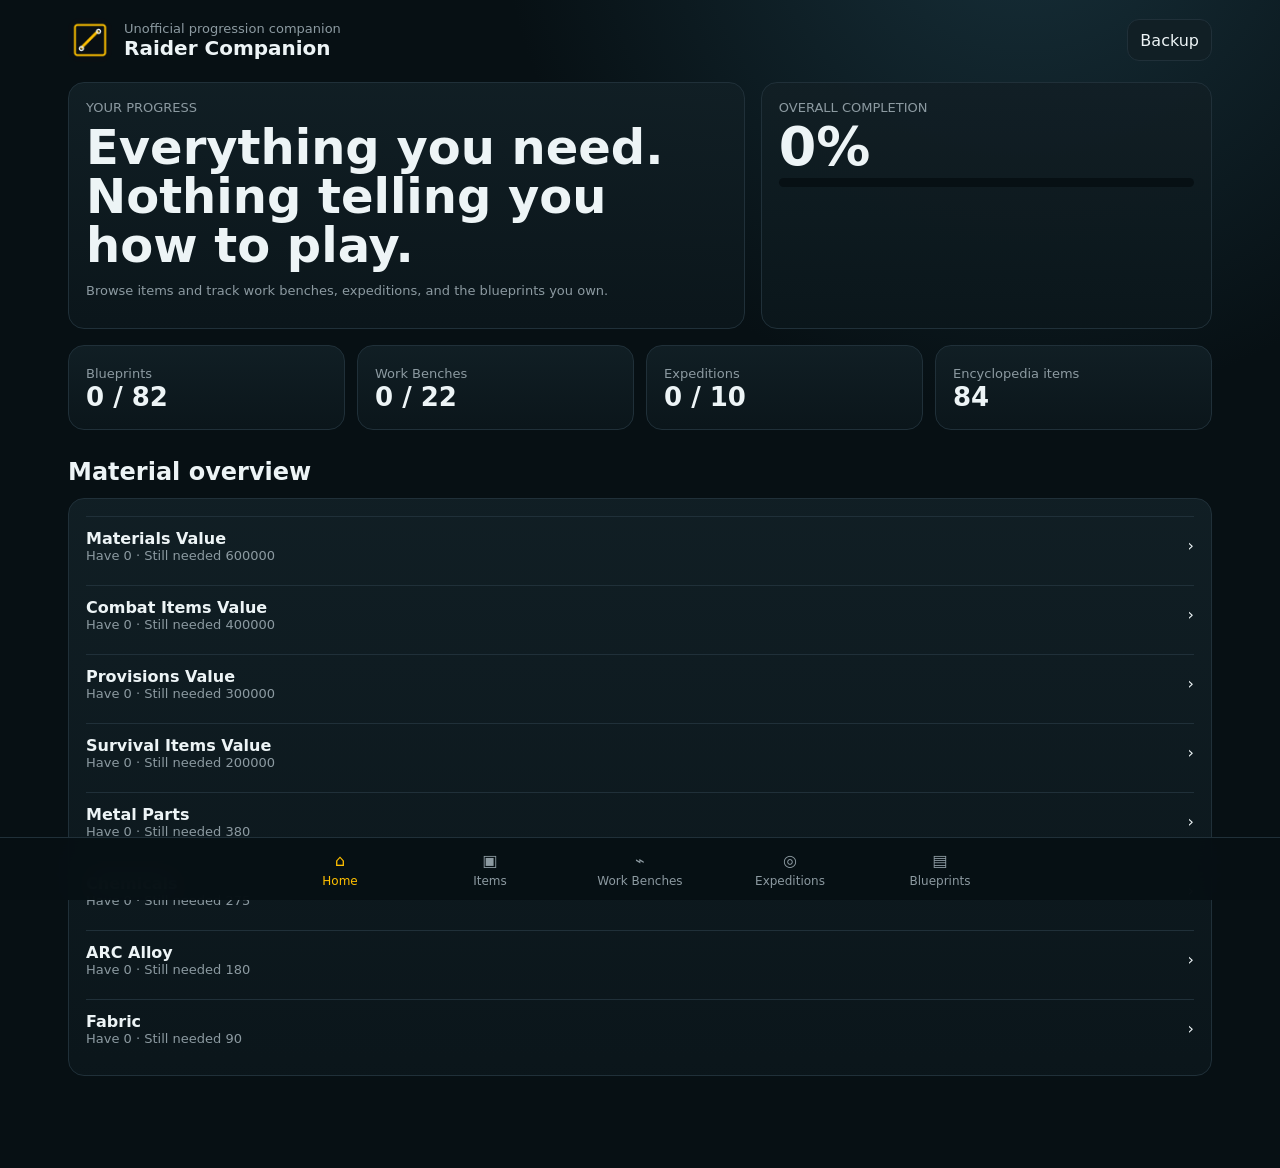
==== index.html @ 5e0973d2 "Add files via upload" ====
<!doctype html><html lang="en"><head><meta charset="utf-8"><meta name="viewport" content="width=device-width,initial-scale=1,viewport-fit=cover"><meta name="theme-color" content="#071014"><meta name="apple-mobile-web-app-capable" content="yes"><title>Raider Companion</title><link rel="manifest" href="manifest.webmanifest"><link rel="stylesheet" href="assets/css/app.css"></head><body><main class="app"><header class="topbar"><div class="brand"><img src="assets/icons/icon-192.png" alt=""><div><div class="eyebrow">Unofficial progression companion</div><h1>Raider Companion</h1></div></div><button class="iconbtn" id="backupBtn">Backup</button></header>
<section id="home" class="view active"><div class="hero"><div class="card"><div class="eyebrow">YOUR PROGRESS</div><h2>Everything you need.<br>Nothing telling you how to play.</h2><p class="muted">Browse items and track work benches, expeditions, and the blueprints you own.</p></div><div class="card"><div class="eyebrow">OVERALL COMPLETION</div><div style="font-size:54px;font-weight:900" id="overall">0%</div><div class="progress"><span id="overallBar"></span></div></div></div><div class="stats"><div class="card stat"><span class="eyebrow">Blueprints</span><b id="bpStat">0 / 0</b></div><div class="card stat"><span class="eyebrow">Work Benches</span><b id="upStat">0 / 0</b></div><div class="card stat"><span class="eyebrow">Expeditions</span><b id="exStat">0 / 0</b></div><div class="card stat"><span class="eyebrow">Encyclopedia items</span><b id="invStat">Loading…</b></div></div><div class="sectionhead"><h2>Material overview</h2></div><div class="card"><div id="priorityList" class="list"></div></div></section>
<section id="inventory" class="view">
  <div class="sectionhead"><div><div class="eyebrow">ENCYCLOPEDIA</div><h2>Items</h2></div><div class="muted" id="itemCount">Loading item database…</div></div>
  <div class="items-controls">
    <input class="search" id="itemSearch" placeholder="Search all items…">
    <select class="search" id="itemTypeFilter"><option value="">All item types</option></select>
    <select class="search" id="itemRarityFilter"><option value="">All rarities</option></select>
    <select class="search" id="itemSort"><option value="name">Sort: Name</option><option value="type">Sort: Type</option><option value="rarity">Sort: Rarity</option><option value="value-high">Sort: Value high to low</option><option value="weight-low">Sort: Weight low to high</option></select>
  </div>
  <div class="chips" id="itemQuickFilters"></div>
  <div id="itemStatus" class="notice">Loading the complete ARCTracker community item database…</div>
  <div id="itemGrid" class="grid items-grid"></div>
  <div class="source-note">Item data and images are provided by the community-maintained RaidTheory ARC Raiders dataset used by ARCTracker.io. Game data can change after updates.</div>
</section>
<section id="upgrades" class="view">
  <div class="sectionhead"><div><div class="eyebrow">WORKSHOP & SCRAPPY</div><h2>Work Benches</h2></div></div>
  <div class="tracker-toolbar">
    <button class="iconbtn" id="workbenchExportBtn">Export Tracker</button>
    <label class="iconbtn filelabel" for="workbenchImportFile">Import Tracker</label>
    <input id="workbenchImportFile" type="file" hidden accept="application/json,.json">
    <button class="iconbtn" id="workbenchCompleteBtn">Mark Visible Complete</button>
    <button class="iconbtn danger" id="workbenchResetBtn">Reset Tracker</button>
  </div>
  <section class="tracker-summary">
    <div class="card stat"><span class="eyebrow">Overall progress</span><b id="workbenchOverallPct">0%</b><div class="progress"><span id="workbenchOverallBar"></span></div></div>
    <div class="card stat"><span class="eyebrow">Materials collected</span><b id="workbenchCollectedCount">0</b></div>
    <div class="card stat"><span class="eyebrow">Materials required</span><b id="workbenchRequiredCount">0</b></div>
    <div class="card stat"><span class="eyebrow">Completed entries</span><b id="workbenchEntryCount">0 / 0</b></div>
  </section>
  <input id="workbenchSearch" class="search" placeholder="Search material or work bench…">
  <div class="chips tracker-filters" id="workbenchFilters"></div>
  <div id="upgradeList"></div>
  <section class="card tracker-master">
    <div class="sectionhead compact"><div><div class="eyebrow">COMBINED REQUIREMENTS</div><h2>Master Material Totals</h2></div></div>
    <div class="tablewrap"><table class="tracker-table"><thead><tr><th>Material</th><th>Collected</th><th>Required</th><th>Remaining</th></tr></thead><tbody id="workbenchMasterBody"></tbody></table></div>
  </section>
</section>
<section id="expeditions" class="view">
  <div class="sectionhead"><div><div class="eyebrow">PROJECTS</div><h2>Expeditions</h2></div></div>
  <div class="tracker-toolbar">
    <button class="iconbtn" id="expeditionExportBtn">Export Tracker</button>
    <label class="iconbtn filelabel" for="expeditionImportFile">Import Tracker</label>
    <input id="expeditionImportFile" type="file" hidden accept="application/json,.json">
    <button class="iconbtn" id="expeditionCompleteBtn">Mark Visible Complete</button>
    <button class="iconbtn danger" id="expeditionResetBtn">Reset Tracker</button>
  </div>
  <section class="tracker-summary">
    <div class="card stat"><span class="eyebrow">Overall progress</span><b id="expeditionOverallPct">0%</b><div class="progress"><span id="expeditionOverallBar"></span></div></div>
    <div class="card stat"><span class="eyebrow">Materials collected</span><b id="expeditionCollectedCount">0</b></div>
    <div class="card stat"><span class="eyebrow">Materials required</span><b id="expeditionRequiredCount">0</b></div>
    <div class="card stat"><span class="eyebrow">Completed entries</span><b id="expeditionEntryCount">0 / 0</b></div>
  </section>
  <input id="expeditionSearch" class="search" placeholder="Search material or expedition…">
  <div class="chips tracker-filters" id="expeditionFilters"></div>
  <div id="expeditionList"></div>
  <section class="card tracker-master">
    <div class="sectionhead compact"><div><div class="eyebrow">COMBINED REQUIREMENTS</div><h2>Master Material Totals</h2></div></div>
    <div class="tablewrap"><table class="tracker-table"><thead><tr><th>Material</th><th>Collected</th><th>Required</th><th>Remaining</th></tr></thead><tbody id="expeditionMasterBody"></tbody></table></div>
  </section>
</section>
<section id="blueprints" class="view"><div class="sectionhead"><div><div class="eyebrow">COLLECTION</div><h2>Blueprints</h2></div></div><div class="searchrow"><input class="search" id="blueprintSearch" placeholder="Search blueprints"><select class="search" id="benchFilter"><option value="">All benches</option></select></div><div class="chips" id="bpChips"></div><div id="blueprintGrid" class="grid"></div></section>
</main><nav class="bottomnav"><button class="active" data-view="home">⌂<br><span class="small">Home</span></button><button data-view="inventory">▣<br><span class="small">Items</span></button><button data-view="upgrades">⌁<br><span class="small">Work Benches</span></button><button data-view="expeditions">◎<br><span class="small">Expeditions</span></button><button data-view="blueprints">▤<br><span class="small">Blueprints</span></button></nav><div class="modal" id="modal"><div class="modalbox" id="modalBox"></div></div><input type="file" id="restoreFile" hidden accept="application/json"><script src="assets/js/app.js" type="module"></script></body></html>
---- assets/css/app.css ----
:root{--bg:#071014;--panel:#0d171c;--panel2:#111f25;--line:#203039;--text:#edf4f6;--muted:#8c9aa1;--accent:#ffc000;--green:#2ed685;--red:#ff6b6b;--blue:#36b8ff;--radius:16px}*{box-sizing:border-box}html{background:var(--bg)}body{margin:0;font-family:Inter,ui-sans-serif,system-ui,-apple-system,Segoe UI,sans-serif;background:radial-gradient(circle at 80% -10%,#17303a 0,transparent 32%),var(--bg);color:var(--text);min-width:320px}button,input,select,textarea{font:inherit}.app{max-width:1180px;margin:auto;padding:18px 18px 92px}.topbar{display:flex;align-items:center;justify-content:space-between;gap:16px;margin-bottom:20px}.brand{display:flex;gap:12px;align-items:center}.brand img{width:44px;height:44px;border-radius:12px}.brand h1{font-size:20px;margin:0}.eyebrow,.muted{color:var(--muted);font-size:13px}.iconbtn,.btn,.chip{border:1px solid var(--line);background:var(--panel2);color:var(--text);border-radius:12px;min-height:42px;padding:9px 12px;cursor:pointer}.btn.primary,.chip.active{border-color:#8d6b00;background:#2d250c;color:#ffd95a}.hero{display:grid;grid-template-columns:1.5fr 1fr;gap:16px}.card{background:linear-gradient(180deg,rgba(17,31,37,.96),rgba(11,22,27,.96));border:1px solid var(--line);border-radius:var(--radius);padding:17px}.hero h2{font-size:clamp(28px,5vw,48px);line-height:1.02;margin:8px 0}.stats{display:grid;grid-template-columns:repeat(4,1fr);gap:12px;margin:16px 0}.stat b{display:block;font-size:26px}.progress{height:9px;background:#071014;border-radius:999px;overflow:hidden}.progress span{display:block;height:100%;background:var(--accent)}.sectionhead{display:flex;justify-content:space-between;align-items:end;gap:12px;margin:28px 0 12px}.sectionhead h2{margin:0}.grid{display:grid;grid-template-columns:repeat(3,minmax(0,1fr));gap:12px}.searchrow{display:grid;grid-template-columns:1fr auto;gap:10px}.search{width:100%;background:#071014;border:1px solid var(--line);color:var(--text);padding:13px 14px;border-radius:12px}.chips{display:flex;gap:8px;overflow:auto;padding:10px 0}.chip{white-space:nowrap;min-height:38px}.itemcard{display:flex;gap:12px;align-items:center;cursor:pointer}.thumb{width:74px;height:74px;object-fit:cover;border-radius:10px;border:2px solid #596074;background:#071014}.itemcard h3{font-size:15px;margin:0 0 4px}.badge{display:inline-flex;border-radius:7px;background:#5d626d;padding:4px 7px;font-size:10px;font-weight:800;text-transform:uppercase;letter-spacing:.06em}.badges{display:flex;gap:6px;flex-wrap:wrap}.owned{margin-left:auto}.owned input{width:22px;height:22px;accent-color:var(--accent)}.list{display:grid;gap:10px}.row{display:grid;grid-template-columns:1fr auto;gap:12px;align-items:center;border-top:1px solid var(--line);padding:12px 0}.qty{display:flex;align-items:center;gap:8px}.qty button{width:38px;height:38px;border-radius:10px;border:1px solid var(--line);background:var(--panel2);color:var(--text)}.qty input{width:64px;text-align:center;background:#071014;color:var(--text);border:1px solid var(--line);border-radius:9px;padding:8px}.bottomnav{position:fixed;z-index:20;bottom:0;left:0;right:0;background:rgba(7,16,20,.96);backdrop-filter:blur(16px);border-top:1px solid var(--line);display:flex;justify-content:center;padding-bottom:env(safe-area-inset-bottom)}.bottomnav button{width:min(20%,150px);border:0;background:transparent;color:var(--muted);padding:13px 5px 11px}.bottomnav button.active{color:var(--accent)}.view{display:none}.view.active{display:block}.modal{position:fixed;inset:0;z-index:50;background:rgba(0,0,0,.72);display:none;padding:20px;overflow:auto}.modal.open{display:grid;place-items:center}.modalbox{width:min(680px,100%);max-height:90vh;overflow:auto;background:var(--panel);border:1px solid var(--line);border-radius:18px;padding:20px}.modalhead{display:flex;gap:15px}.modalhead img{width:110px;height:110px;border-radius:12px}.close{margin-left:auto}.usegroup h4{color:var(--accent);margin:18px 0 5px}.notice{border-left:3px solid var(--accent);padding:11px 13px;background:#211d0c;color:#e8d989;border-radius:8px}.small{font-size:12px}.empty{text-align:center;padding:35px;color:var(--muted)}@media(max-width:820px){.hero{grid-template-columns:1fr}.stats{grid-template-columns:repeat(2,1fr)}.grid{grid-template-columns:repeat(2,minmax(0,1fr))}}@media(max-width:520px){.app{padding:14px 12px 88px}.grid{grid-template-columns:1fr}.hero h2{font-size:34px}.stat b{font-size:23px}.searchrow{grid-template-columns:1fr}.topbar .eyebrow{display:none}}

/* Work Benches tracker */
.tracker-toolbar{display:flex;gap:9px;flex-wrap:wrap;margin-bottom:14px}.filelabel{display:inline-flex;align-items:center;justify-content:center;cursor:pointer}.danger{border-color:#713838;color:#ff9a9a}.tracker-summary{display:grid;grid-template-columns:repeat(4,minmax(0,1fr));gap:12px;margin-bottom:16px}.tracker-summary .progress{margin-top:9px}.tracker-filters{margin-bottom:10px}.tracker-station{margin-bottom:14px}.tracker-station-title{display:flex;align-items:center;justify-content:space-between;gap:12px}.tracker-station-title h2{margin:0}.tracker-level{border-top:1px solid var(--line);margin-top:13px;padding-top:13px}.tracker-level h3{color:var(--accent);font-size:16px;margin:0 0 10px}.tracker-grid{display:grid;grid-template-columns:repeat(2,minmax(0,1fr));gap:10px}.tracker-item{display:grid;grid-template-columns:minmax(0,1fr) auto;gap:10px;align-items:center;background:#0a1419;border:1px solid var(--line);border-radius:12px;padding:12px}.tracker-item.done{border-color:rgba(46,214,133,.62);background:rgba(46,214,133,.07)}.tracker-item-name{font-weight:750}.tracker-controls{gap:6px}.tracker-controls input[type=number]{width:58px}.tracker-check{width:20px!important;height:20px;accent-color:var(--green)}.tracker-master{margin-top:20px}.sectionhead.compact{margin:0 0 8px}.tablewrap{overflow-x:auto}.tracker-table{width:100%;border-collapse:collapse}.tracker-table th,.tracker-table td{text-align:left;padding:11px 9px;border-top:1px solid var(--line);white-space:nowrap}.tracker-table th{color:var(--muted);font-size:11px;text-transform:uppercase;letter-spacing:.06em}.status-ok{color:var(--green);font-weight:800}.status-need{color:var(--accent);font-weight:800}
@media(max-width:820px){.tracker-summary{grid-template-columns:repeat(2,minmax(0,1fr))}.tracker-grid{grid-template-columns:1fr}}
@media(max-width:520px){.tracker-toolbar .iconbtn,.tracker-toolbar .filelabel{flex:1 1 calc(50% - 5px);font-size:12px}.tracker-item{grid-template-columns:1fr}.tracker-controls{justify-content:flex-start}.bottomnav button .small{font-size:10px}}

/* Items encyclopedia */
.items-controls{display:grid;grid-template-columns:minmax(220px,2fr) repeat(3,minmax(140px,1fr));gap:10px;margin-bottom:2px}.items-grid{margin-top:12px}.encyclopedia-card{min-height:118px;display:grid;grid-template-columns:82px minmax(0,1fr);gap:13px;align-items:center;cursor:pointer}.encyclopedia-card:hover{border-color:#566a75}.encyclopedia-image{width:82px;height:82px;object-fit:contain;border-radius:11px;border:2px solid #4b5563;background:#071014}.encyclopedia-card h3{margin:0 0 5px;font-size:16px}.item-meta{display:flex;gap:7px;flex-wrap:wrap;align-items:center}.rarity-common{border-color:#6b7280}.rarity-uncommon{border-color:#22c55e}.rarity-rare{border-color:#0ea5e9}.rarity-epic{border-color:#d946ef}.rarity-legendary{border-color:#f59e0b}.item-values{display:flex;gap:13px;flex-wrap:wrap;margin-top:7px;color:var(--muted);font-size:12px}.source-note{color:var(--muted);font-size:12px;text-align:center;padding:22px 8px}.item-detail-stats{display:grid;grid-template-columns:repeat(3,minmax(0,1fr));gap:9px;margin:16px 0}.item-detail-stat{background:#081217;border:1px solid var(--line);border-radius:11px;padding:11px}.item-detail-stat span{display:block;color:var(--muted);font-size:11px;text-transform:uppercase;letter-spacing:.05em}.item-detail-stat b{display:block;margin-top:4px}.detail-section{margin-top:18px}.detail-section h3{color:var(--accent);margin:0 0 7px}.detail-tags{display:flex;flex-wrap:wrap;gap:7px}.detail-tag{border:1px solid var(--line);background:#081217;border-radius:9px;padding:7px 9px;font-size:13px}.item-loading{grid-column:1/-1}.external-source{display:inline-flex;margin-top:15px;color:var(--accent);text-decoration:none;border-bottom:1px solid currentColor}.source-note a{color:inherit}.item-error{margin-top:12px}
@media(max-width:900px){.items-controls{grid-template-columns:1fr 1fr}}
@media(max-width:520px){.items-controls{grid-template-columns:1fr}.encyclopedia-card{grid-template-columns:70px minmax(0,1fr);padding:13px}.encyclopedia-image{width:70px;height:70px}.item-detail-stats{grid-template-columns:1fr 1fr}.modalhead img{width:90px;height:90px}}
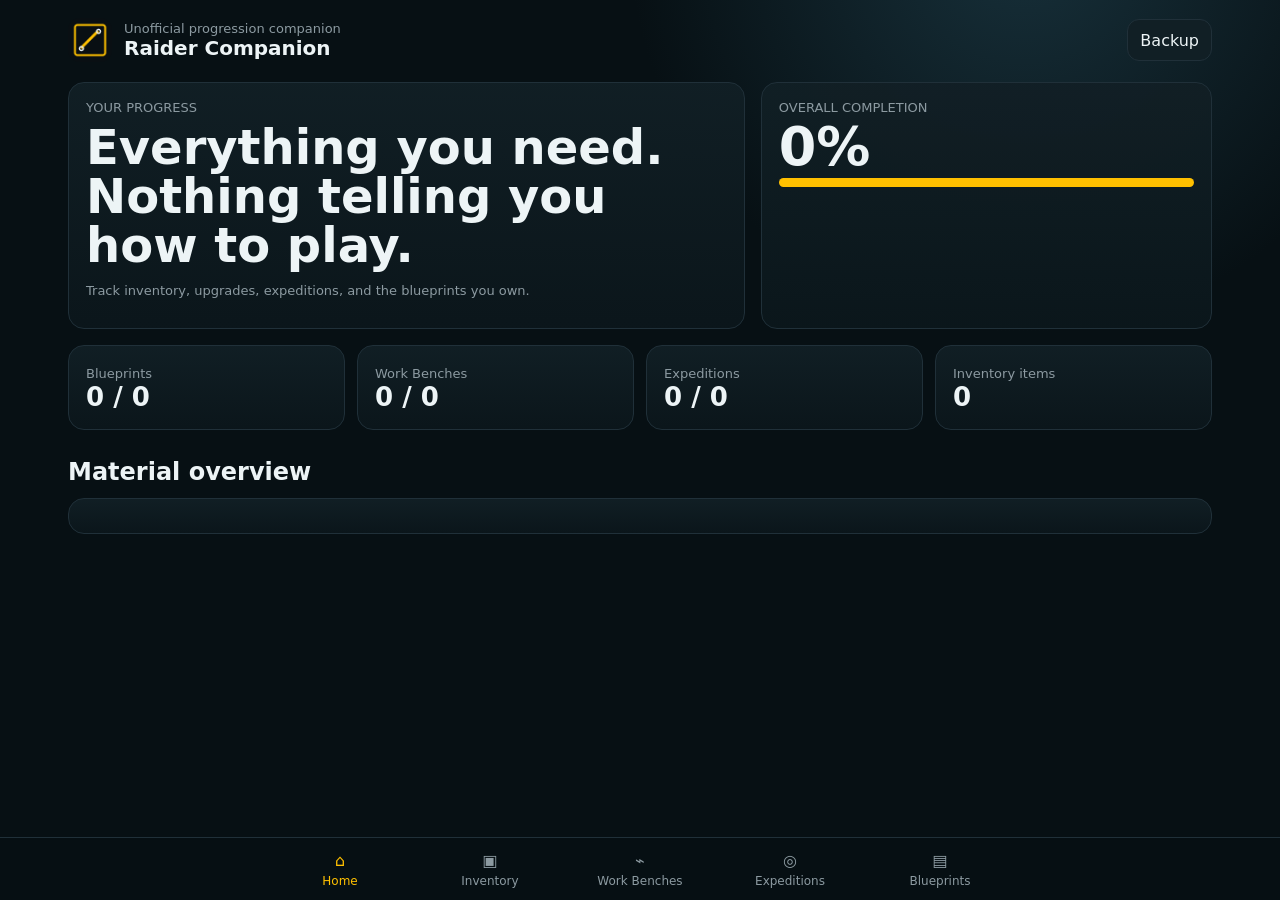
==== commit 203d4902: "Add files via upload" ====
--- a/index.html
+++ b/index.html
@@ -1,18 +1,6 @@
 <!doctype html><html lang="en"><head><meta charset="utf-8"><meta name="viewport" content="width=device-width,initial-scale=1,viewport-fit=cover"><meta name="theme-color" content="#071014"><meta name="apple-mobile-web-app-capable" content="yes"><title>Raider Companion</title><link rel="manifest" href="manifest.webmanifest"><link rel="stylesheet" href="assets/css/app.css"></head><body><main class="app"><header class="topbar"><div class="brand"><img src="assets/icons/icon-192.png" alt=""><div><div class="eyebrow">Unofficial progression companion</div><h1>Raider Companion</h1></div></div><button class="iconbtn" id="backupBtn">Backup</button></header>
-<section id="home" class="view active"><div class="hero"><div class="card"><div class="eyebrow">YOUR PROGRESS</div><h2>Everything you need.<br>Nothing telling you how to play.</h2><p class="muted">Browse items and track work benches, expeditions, and the blueprints you own.</p></div><div class="card"><div class="eyebrow">OVERALL COMPLETION</div><div style="font-size:54px;font-weight:900" id="overall">0%</div><div class="progress"><span id="overallBar"></span></div></div></div><div class="stats"><div class="card stat"><span class="eyebrow">Blueprints</span><b id="bpStat">0 / 0</b></div><div class="card stat"><span class="eyebrow">Work Benches</span><b id="upStat">0 / 0</b></div><div class="card stat"><span class="eyebrow">Expeditions</span><b id="exStat">0 / 0</b></div><div class="card stat"><span class="eyebrow">Encyclopedia items</span><b id="invStat">Loading…</b></div></div><div class="sectionhead"><h2>Material overview</h2></div><div class="card"><div id="priorityList" class="list"></div></div></section>
-<section id="inventory" class="view">
-  <div class="sectionhead"><div><div class="eyebrow">ENCYCLOPEDIA</div><h2>Items</h2></div><div class="muted" id="itemCount">Loading item database…</div></div>
-  <div class="items-controls">
-    <input class="search" id="itemSearch" placeholder="Search all items…">
-    <select class="search" id="itemTypeFilter"><option value="">All item types</option></select>
-    <select class="search" id="itemRarityFilter"><option value="">All rarities</option></select>
-    <select class="search" id="itemSort"><option value="name">Sort: Name</option><option value="type">Sort: Type</option><option value="rarity">Sort: Rarity</option><option value="value-high">Sort: Value high to low</option><option value="weight-low">Sort: Weight low to high</option></select>
-  </div>
-  <div class="chips" id="itemQuickFilters"></div>
-  <div id="itemStatus" class="notice">Loading the complete ARCTracker community item database…</div>
-  <div id="itemGrid" class="grid items-grid"></div>
-  <div class="source-note">Item data and images are provided by the community-maintained RaidTheory ARC Raiders dataset used by ARCTracker.io. Game data can change after updates.</div>
-</section>
+<section id="home" class="view active"><div class="hero"><div class="card"><div class="eyebrow">YOUR PROGRESS</div><h2>Everything you need.<br>Nothing telling you how to play.</h2><p class="muted">Track inventory, upgrades, expeditions, and the blueprints you own.</p></div><div class="card"><div class="eyebrow">OVERALL COMPLETION</div><div style="font-size:54px;font-weight:900" id="overall">0%</div><div class="progress"><span id="overallBar"></span></div></div></div><div class="stats"><div class="card stat"><span class="eyebrow">Blueprints</span><b id="bpStat">0 / 0</b></div><div class="card stat"><span class="eyebrow">Work Benches</span><b id="upStat">0 / 0</b></div><div class="card stat"><span class="eyebrow">Expeditions</span><b id="exStat">0 / 0</b></div><div class="card stat"><span class="eyebrow">Inventory items</span><b id="invStat">0</b></div></div><div class="sectionhead"><h2>Material overview</h2></div><div class="card"><div id="priorityList" class="list"></div></div></section>
+<section id="inventory" class="view"><div class="sectionhead"><div><div class="eyebrow">STASH</div><h2>Inventory</h2></div></div><div class="searchrow"><input class="search" id="materialSearch" placeholder="Search materials"><select class="search" id="materialSort"><option value="name">Sort: Name</option><option value="owned">Sort: Owned</option><option value="needed">Sort: Still needed</option></select></div><div id="materialList" class="list card"></div></section>
 <section id="upgrades" class="view">
   <div class="sectionhead"><div><div class="eyebrow">WORKSHOP & SCRAPPY</div><h2>Work Benches</h2></div></div>
   <div class="tracker-toolbar">
@@ -60,4 +48,4 @@
   </section>
 </section>
 <section id="blueprints" class="view"><div class="sectionhead"><div><div class="eyebrow">COLLECTION</div><h2>Blueprints</h2></div></div><div class="searchrow"><input class="search" id="blueprintSearch" placeholder="Search blueprints"><select class="search" id="benchFilter"><option value="">All benches</option></select></div><div class="chips" id="bpChips"></div><div id="blueprintGrid" class="grid"></div></section>
-</main><nav class="bottomnav"><button class="active" data-view="home">⌂<br><span class="small">Home</span></button><button data-view="inventory">▣<br><span class="small">Items</span></button><button data-view="upgrades">⌁<br><span class="small">Work Benches</span></button><button data-view="expeditions">◎<br><span class="small">Expeditions</span></button><button data-view="blueprints">▤<br><span class="small">Blueprints</span></button></nav><div class="modal" id="modal"><div class="modalbox" id="modalBox"></div></div><input type="file" id="restoreFile" hidden accept="application/json"><script src="assets/js/app.js" type="module"></script></body></html>+</main><nav class="bottomnav"><button class="active" data-view="home">⌂<br><span class="small">Home</span></button><button data-view="inventory">▣<br><span class="small">Inventory</span></button><button data-view="upgrades">⌁<br><span class="small">Work Benches</span></button><button data-view="expeditions">◎<br><span class="small">Expeditions</span></button><button data-view="blueprints">▤<br><span class="small">Blueprints</span></button></nav><div class="modal" id="modal"><div class="modalbox" id="modalBox"></div></div><input type="file" id="restoreFile" hidden accept="application/json"><script src="assets/js/app.js" type="module"></script></body></html>
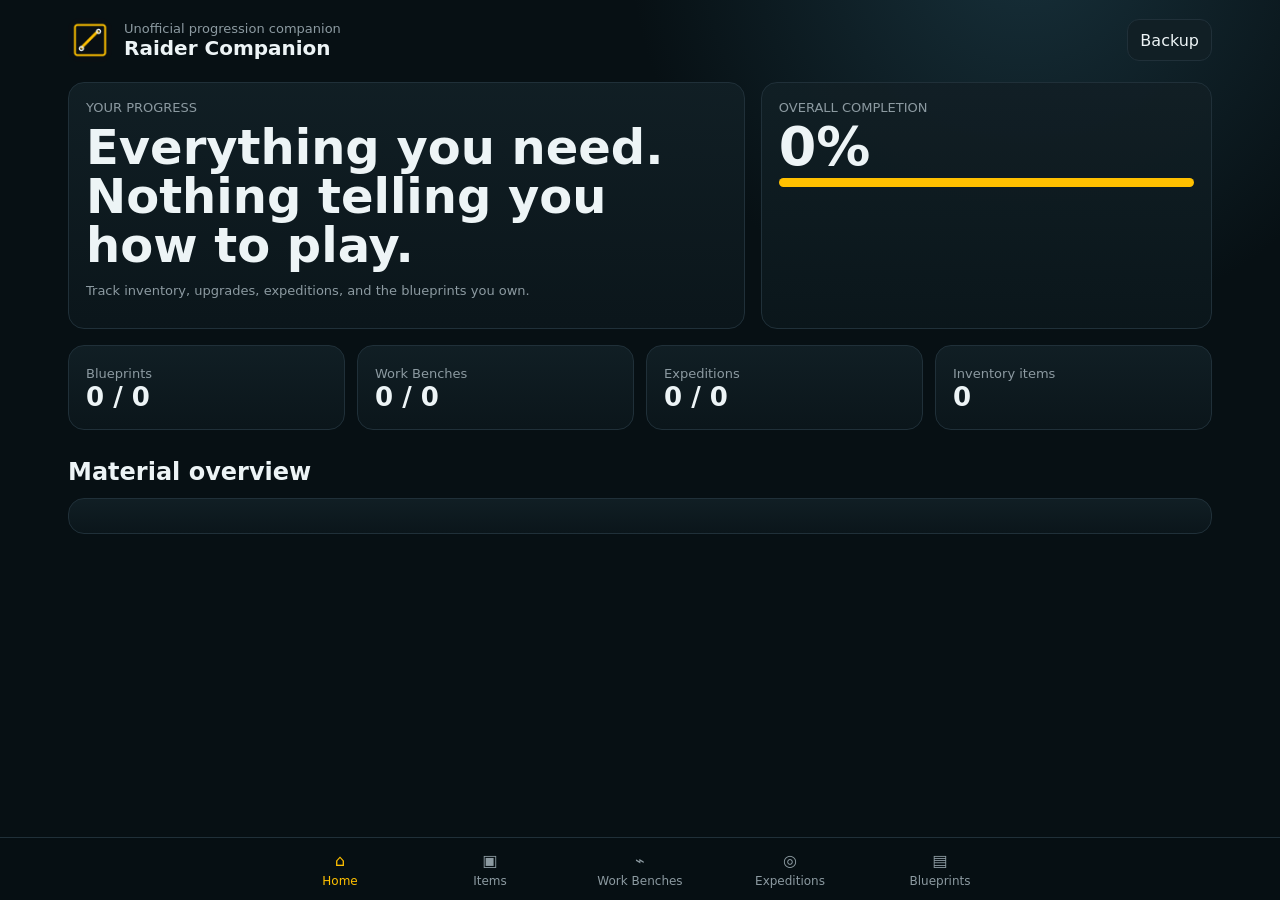
==== commit 767ad929: "Add files via upload" ====
--- a/index.html
+++ b/index.html
@@ -1,6 +1,6 @@
-<!doctype html><html lang="en"><head><meta charset="utf-8"><meta name="viewport" content="width=device-width,initial-scale=1,viewport-fit=cover"><meta name="theme-color" content="#071014"><meta name="apple-mobile-web-app-capable" content="yes"><title>Raider Companion</title><link rel="manifest" href="manifest.webmanifest"><link rel="stylesheet" href="assets/css/app.css"></head><body><main class="app"><header class="topbar"><div class="brand"><img src="assets/icons/icon-192.png" alt=""><div><div class="eyebrow">Unofficial progression companion</div><h1>Raider Companion</h1></div></div><button class="iconbtn" id="backupBtn">Backup</button></header>
+<!doctype html><html lang="en"><head><meta charset="utf-8"><meta name="viewport" content="width=device-width,initial-scale=1,viewport-fit=cover"><meta name="theme-color" content="#071014"><meta name="apple-mobile-web-app-capable" content="yes"><title>Raider Companion</title><link rel="manifest" href="manifest.webmanifest?v=6"><link rel="stylesheet" href="assets/css/app.css?v=6"></head><body><main class="app"><header class="topbar"><div class="brand"><img src="assets/icons/icon-192.png" alt=""><div><div class="eyebrow">Unofficial progression companion</div><h1>Raider Companion</h1></div></div><button class="iconbtn" id="backupBtn">Backup</button></header>
 <section id="home" class="view active"><div class="hero"><div class="card"><div class="eyebrow">YOUR PROGRESS</div><h2>Everything you need.<br>Nothing telling you how to play.</h2><p class="muted">Track inventory, upgrades, expeditions, and the blueprints you own.</p></div><div class="card"><div class="eyebrow">OVERALL COMPLETION</div><div style="font-size:54px;font-weight:900" id="overall">0%</div><div class="progress"><span id="overallBar"></span></div></div></div><div class="stats"><div class="card stat"><span class="eyebrow">Blueprints</span><b id="bpStat">0 / 0</b></div><div class="card stat"><span class="eyebrow">Work Benches</span><b id="upStat">0 / 0</b></div><div class="card stat"><span class="eyebrow">Expeditions</span><b id="exStat">0 / 0</b></div><div class="card stat"><span class="eyebrow">Inventory items</span><b id="invStat">0</b></div></div><div class="sectionhead"><h2>Material overview</h2></div><div class="card"><div id="priorityList" class="list"></div></div></section>
-<section id="inventory" class="view"><div class="sectionhead"><div><div class="eyebrow">STASH</div><h2>Inventory</h2></div></div><div class="searchrow"><input class="search" id="materialSearch" placeholder="Search materials"><select class="search" id="materialSort"><option value="name">Sort: Name</option><option value="owned">Sort: Owned</option><option value="needed">Sort: Still needed</option></select></div><div id="materialList" class="list card"></div></section>
+<section id="inventory" class="view"><div class="sectionhead"><div><div class="eyebrow">DATABASE</div><h2>Items</h2></div></div><div class="searchrow"><input class="search" id="materialSearch" placeholder="Search materials"><select class="search" id="materialSort"><option value="name">Sort: Name</option><option value="owned">Sort: Owned</option><option value="needed">Sort: Still needed</option></select></div><div id="materialList" class="list card"></div></section>
 <section id="upgrades" class="view">
   <div class="sectionhead"><div><div class="eyebrow">WORKSHOP & SCRAPPY</div><h2>Work Benches</h2></div></div>
   <div class="tracker-toolbar">
@@ -48,4 +48,4 @@
   </section>
 </section>
 <section id="blueprints" class="view"><div class="sectionhead"><div><div class="eyebrow">COLLECTION</div><h2>Blueprints</h2></div></div><div class="searchrow"><input class="search" id="blueprintSearch" placeholder="Search blueprints"><select class="search" id="benchFilter"><option value="">All benches</option></select></div><div class="chips" id="bpChips"></div><div id="blueprintGrid" class="grid"></div></section>
-</main><nav class="bottomnav"><button class="active" data-view="home">⌂<br><span class="small">Home</span></button><button data-view="inventory">▣<br><span class="small">Inventory</span></button><button data-view="upgrades">⌁<br><span class="small">Work Benches</span></button><button data-view="expeditions">◎<br><span class="small">Expeditions</span></button><button data-view="blueprints">▤<br><span class="small">Blueprints</span></button></nav><div class="modal" id="modal"><div class="modalbox" id="modalBox"></div></div><input type="file" id="restoreFile" hidden accept="application/json"><script src="assets/js/app.js" type="module"></script></body></html>+</main><nav class="bottomnav"><button class="active" data-view="home">⌂<br><span class="small">Home</span></button><button data-view="inventory">▣<br><span class="small">Items</span></button><button data-view="upgrades">⌁<br><span class="small">Work Benches</span></button><button data-view="expeditions">◎<br><span class="small">Expeditions</span></button><button data-view="blueprints">▤<br><span class="small">Blueprints</span></button></nav><div class="modal" id="modal"><div class="modalbox" id="modalBox"></div></div><input type="file" id="restoreFile" hidden accept="application/json"><script src="assets/js/app.js?v=6" type="module"></script></body></html>
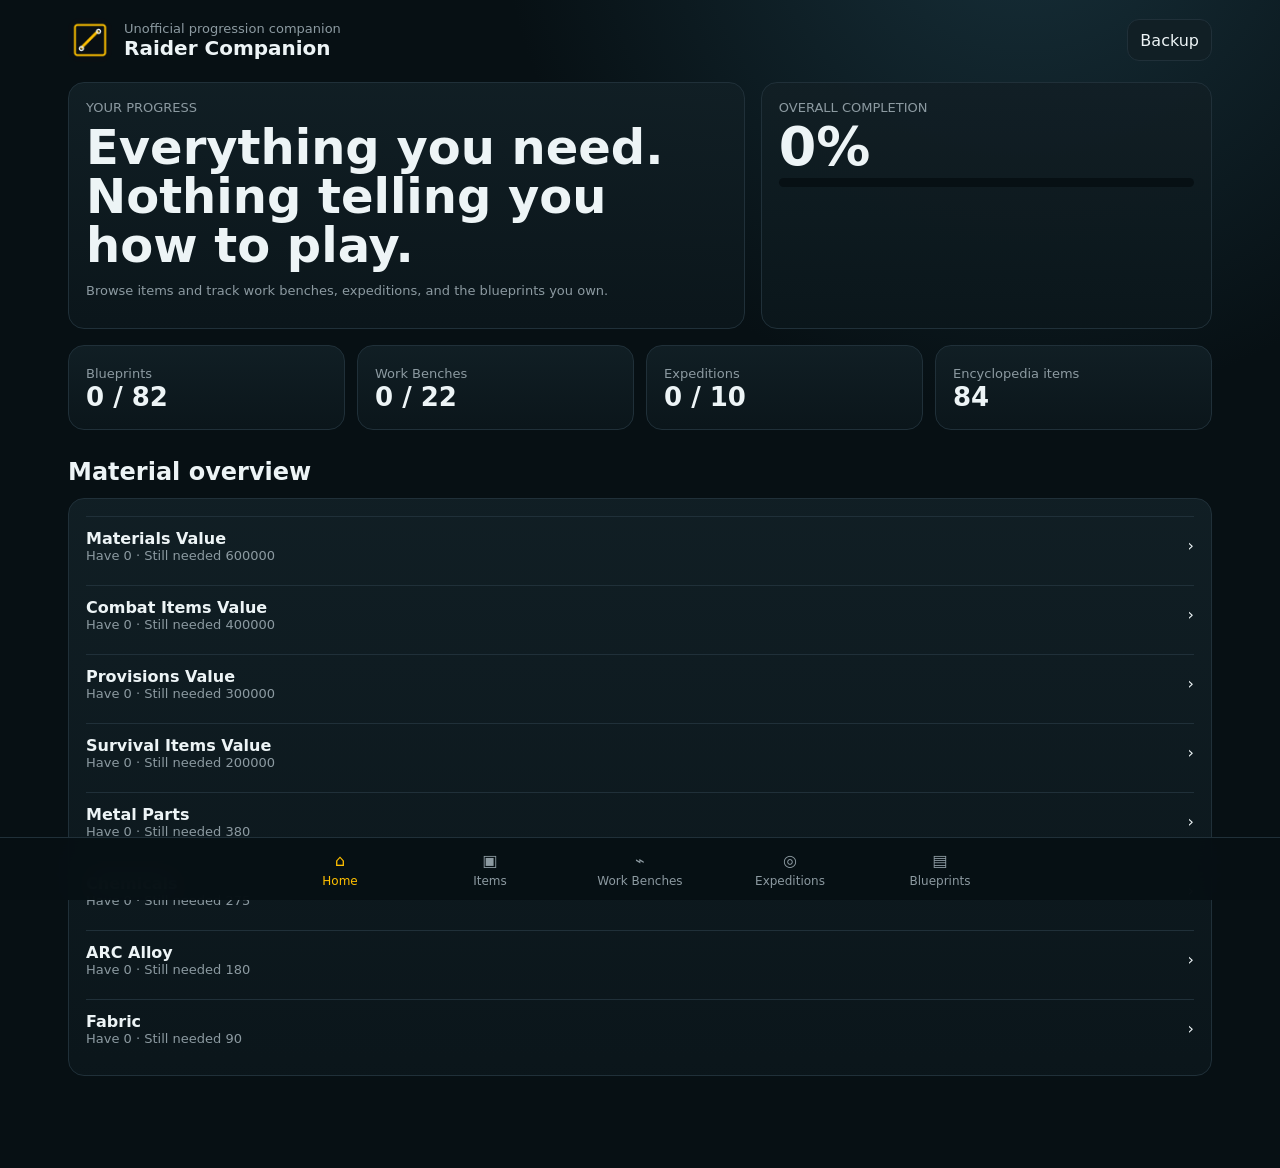
==== commit 3b2e96d9: "Add files via upload" ====
--- a/index.html
+++ b/index.html
@@ -1,6 +1,18 @@
-<!doctype html><html lang="en"><head><meta charset="utf-8"><meta name="viewport" content="width=device-width,initial-scale=1,viewport-fit=cover"><meta name="theme-color" content="#071014"><meta name="apple-mobile-web-app-capable" content="yes"><title>Raider Companion</title><link rel="manifest" href="manifest.webmanifest?v=6"><link rel="stylesheet" href="assets/css/app.css?v=6"></head><body><main class="app"><header class="topbar"><div class="brand"><img src="assets/icons/icon-192.png" alt=""><div><div class="eyebrow">Unofficial progression companion</div><h1>Raider Companion</h1></div></div><button class="iconbtn" id="backupBtn">Backup</button></header>
-<section id="home" class="view active"><div class="hero"><div class="card"><div class="eyebrow">YOUR PROGRESS</div><h2>Everything you need.<br>Nothing telling you how to play.</h2><p class="muted">Track inventory, upgrades, expeditions, and the blueprints you own.</p></div><div class="card"><div class="eyebrow">OVERALL COMPLETION</div><div style="font-size:54px;font-weight:900" id="overall">0%</div><div class="progress"><span id="overallBar"></span></div></div></div><div class="stats"><div class="card stat"><span class="eyebrow">Blueprints</span><b id="bpStat">0 / 0</b></div><div class="card stat"><span class="eyebrow">Work Benches</span><b id="upStat">0 / 0</b></div><div class="card stat"><span class="eyebrow">Expeditions</span><b id="exStat">0 / 0</b></div><div class="card stat"><span class="eyebrow">Inventory items</span><b id="invStat">0</b></div></div><div class="sectionhead"><h2>Material overview</h2></div><div class="card"><div id="priorityList" class="list"></div></div></section>
-<section id="inventory" class="view"><div class="sectionhead"><div><div class="eyebrow">DATABASE</div><h2>Items</h2></div></div><div class="searchrow"><input class="search" id="materialSearch" placeholder="Search materials"><select class="search" id="materialSort"><option value="name">Sort: Name</option><option value="owned">Sort: Owned</option><option value="needed">Sort: Still needed</option></select></div><div id="materialList" class="list card"></div></section>
+<!doctype html><html lang="en"><head><meta charset="utf-8"><meta name="viewport" content="width=device-width,initial-scale=1,viewport-fit=cover"><meta name="theme-color" content="#071014"><meta name="apple-mobile-web-app-capable" content="yes"><title>Raider Companion</title><link rel="manifest" href="manifest.webmanifest"><link rel="stylesheet" href="assets/css/app.css"></head><body><main class="app"><header class="topbar"><div class="brand"><img src="assets/icons/icon-192.png" alt=""><div><div class="eyebrow">Unofficial progression companion</div><h1>Raider Companion</h1></div></div><button class="iconbtn" id="backupBtn">Backup</button></header>
+<section id="home" class="view active"><div class="hero"><div class="card"><div class="eyebrow">YOUR PROGRESS</div><h2>Everything you need.<br>Nothing telling you how to play.</h2><p class="muted">Browse items and track work benches, expeditions, and the blueprints you own.</p></div><div class="card"><div class="eyebrow">OVERALL COMPLETION</div><div style="font-size:54px;font-weight:900" id="overall">0%</div><div class="progress"><span id="overallBar"></span></div></div></div><div class="stats"><div class="card stat"><span class="eyebrow">Blueprints</span><b id="bpStat">0 / 0</b></div><div class="card stat"><span class="eyebrow">Work Benches</span><b id="upStat">0 / 0</b></div><div class="card stat"><span class="eyebrow">Expeditions</span><b id="exStat">0 / 0</b></div><div class="card stat"><span class="eyebrow">Encyclopedia items</span><b id="invStat">Loading…</b></div></div><div class="sectionhead"><h2>Material overview</h2></div><div class="card"><div id="priorityList" class="list"></div></div></section>
+<section id="inventory" class="view">
+  <div class="sectionhead"><div><div class="eyebrow">ENCYCLOPEDIA</div><h2>Items</h2></div><div class="muted" id="itemCount">Loading item database…</div></div>
+  <div class="items-controls">
+    <input class="search" id="itemSearch" placeholder="Search all items…">
+    <select class="search" id="itemTypeFilter"><option value="">All item types</option></select>
+    <select class="search" id="itemRarityFilter"><option value="">All rarities</option></select>
+    <select class="search" id="itemSort"><option value="name">Sort: Name</option><option value="type">Sort: Type</option><option value="rarity">Sort: Rarity</option><option value="value-high">Sort: Value high to low</option><option value="weight-low">Sort: Weight low to high</option></select>
+  </div>
+  <div class="chips" id="itemQuickFilters"></div>
+  <div id="itemStatus" class="notice">Loading the complete ARCTracker community item database…</div>
+  <div id="itemGrid" class="grid items-grid"></div>
+  <div class="source-note">Item data and images are provided by the community-maintained RaidTheory ARC Raiders dataset used by ARCTracker.io. Game data can change after updates.</div>
+</section>
 <section id="upgrades" class="view">
   <div class="sectionhead"><div><div class="eyebrow">WORKSHOP & SCRAPPY</div><h2>Work Benches</h2></div></div>
   <div class="tracker-toolbar">
@@ -48,4 +60,4 @@
   </section>
 </section>
 <section id="blueprints" class="view"><div class="sectionhead"><div><div class="eyebrow">COLLECTION</div><h2>Blueprints</h2></div></div><div class="searchrow"><input class="search" id="blueprintSearch" placeholder="Search blueprints"><select class="search" id="benchFilter"><option value="">All benches</option></select></div><div class="chips" id="bpChips"></div><div id="blueprintGrid" class="grid"></div></section>
-</main><nav class="bottomnav"><button class="active" data-view="home">⌂<br><span class="small">Home</span></button><button data-view="inventory">▣<br><span class="small">Items</span></button><button data-view="upgrades">⌁<br><span class="small">Work Benches</span></button><button data-view="expeditions">◎<br><span class="small">Expeditions</span></button><button data-view="blueprints">▤<br><span class="small">Blueprints</span></button></nav><div class="modal" id="modal"><div class="modalbox" id="modalBox"></div></div><input type="file" id="restoreFile" hidden accept="application/json"><script src="assets/js/app.js?v=6" type="module"></script></body></html>+</main><nav class="bottomnav"><button class="active" data-view="home">⌂<br><span class="small">Home</span></button><button data-view="inventory">▣<br><span class="small">Items</span></button><button data-view="upgrades">⌁<br><span class="small">Work Benches</span></button><button data-view="expeditions">◎<br><span class="small">Expeditions</span></button><button data-view="blueprints">▤<br><span class="small">Blueprints</span></button></nav><div class="modal" id="modal"><div class="modalbox" id="modalBox"></div></div><input type="file" id="restoreFile" hidden accept="application/json"><script src="assets/js/app.js" type="module"></script></body></html>
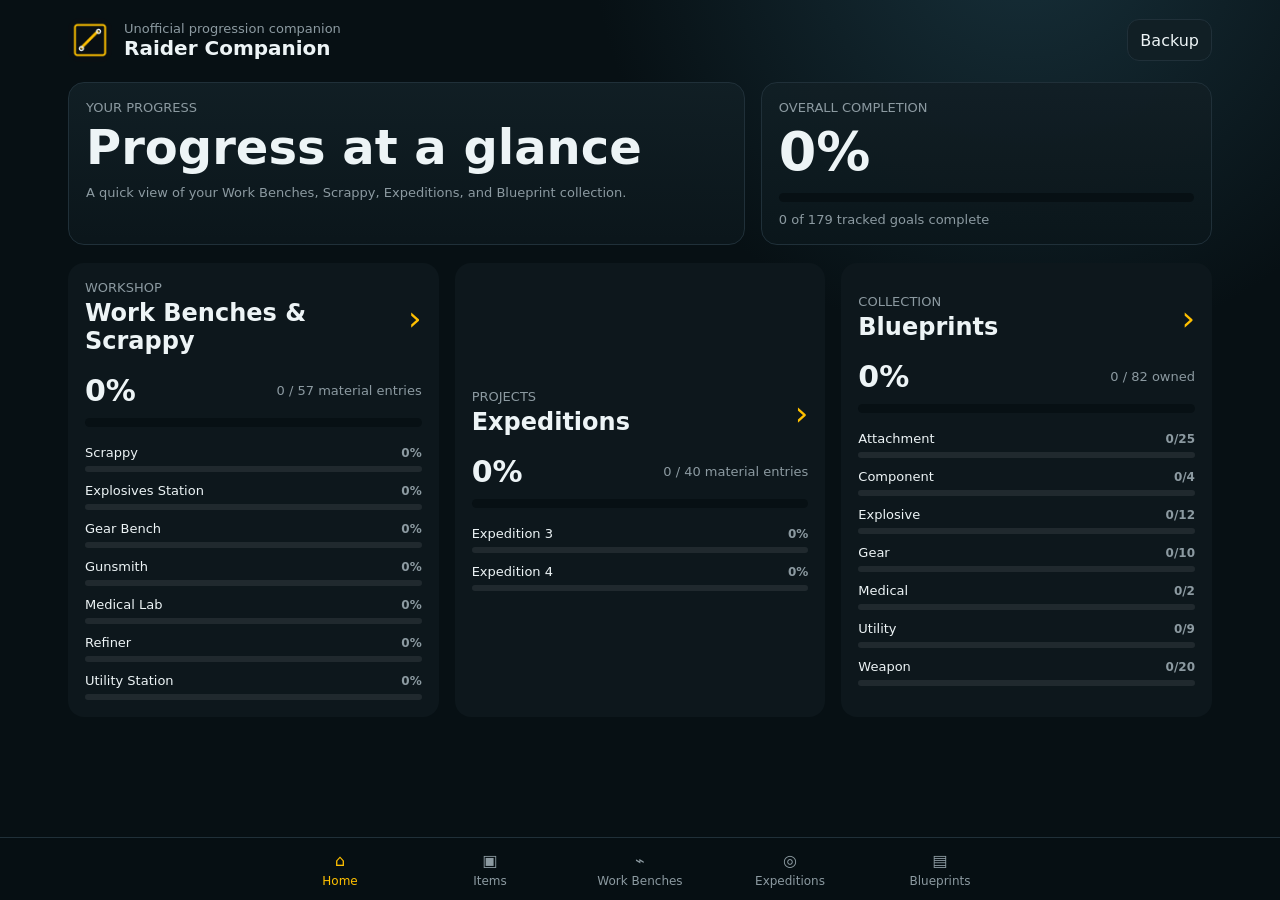
==== commit 30c70743: "Add files via upload" ====
--- a/index.html
+++ b/index.html
@@ -1,5 +1,42 @@
 <!doctype html><html lang="en"><head><meta charset="utf-8"><meta name="viewport" content="width=device-width,initial-scale=1,viewport-fit=cover"><meta name="theme-color" content="#071014"><meta name="apple-mobile-web-app-capable" content="yes"><title>Raider Companion</title><link rel="manifest" href="manifest.webmanifest"><link rel="stylesheet" href="assets/css/app.css"></head><body><main class="app"><header class="topbar"><div class="brand"><img src="assets/icons/icon-192.png" alt=""><div><div class="eyebrow">Unofficial progression companion</div><h1>Raider Companion</h1></div></div><button class="iconbtn" id="backupBtn">Backup</button></header>
-<section id="home" class="view active"><div class="hero"><div class="card"><div class="eyebrow">YOUR PROGRESS</div><h2>Everything you need.<br>Nothing telling you how to play.</h2><p class="muted">Browse items and track work benches, expeditions, and the blueprints you own.</p></div><div class="card"><div class="eyebrow">OVERALL COMPLETION</div><div style="font-size:54px;font-weight:900" id="overall">0%</div><div class="progress"><span id="overallBar"></span></div></div></div><div class="stats"><div class="card stat"><span class="eyebrow">Blueprints</span><b id="bpStat">0 / 0</b></div><div class="card stat"><span class="eyebrow">Work Benches</span><b id="upStat">0 / 0</b></div><div class="card stat"><span class="eyebrow">Expeditions</span><b id="exStat">0 / 0</b></div><div class="card stat"><span class="eyebrow">Encyclopedia items</span><b id="invStat">Loading…</b></div></div><div class="sectionhead"><h2>Material overview</h2></div><div class="card"><div id="priorityList" class="list"></div></div></section>
+<section id="home" class="view active">
+  <div class="hero home-hero">
+    <div class="card">
+      <div class="eyebrow">YOUR PROGRESS</div>
+      <h2>Progress at a glance</h2>
+      <p class="muted">A quick view of your Work Benches, Scrappy, Expeditions, and Blueprint collection.</p>
+    </div>
+    <div class="card">
+      <div class="eyebrow">OVERALL COMPLETION</div>
+      <div class="home-overall" id="overall">0%</div>
+      <div class="progress"><span id="overallBar"></span></div>
+      <div class="muted home-overall-detail" id="overallDetail">0 of 0 tracked goals complete</div>
+    </div>
+  </div>
+
+  <div class="home-overview-grid">
+    <button class="card home-progress-card" type="button" data-home-nav="upgrades">
+      <div class="home-card-head"><div><div class="eyebrow">WORKSHOP</div><h2>Work Benches & Scrappy</h2></div><span class="home-arrow">›</span></div>
+      <div class="home-card-total"><b id="upPct">0%</b><span id="upStat">0 / 0 entries</span></div>
+      <div class="progress"><span id="upHomeBar"></span></div>
+      <div class="home-breakdown" id="workbenchHomeBreakdown"></div>
+    </button>
+
+    <button class="card home-progress-card" type="button" data-home-nav="expeditions">
+      <div class="home-card-head"><div><div class="eyebrow">PROJECTS</div><h2>Expeditions</h2></div><span class="home-arrow">›</span></div>
+      <div class="home-card-total"><b id="exPct">0%</b><span id="exStat">0 / 0 entries</span></div>
+      <div class="progress"><span id="exHomeBar"></span></div>
+      <div class="home-breakdown" id="expeditionHomeBreakdown"></div>
+    </button>
+
+    <button class="card home-progress-card" type="button" data-home-nav="blueprints">
+      <div class="home-card-head"><div><div class="eyebrow">COLLECTION</div><h2>Blueprints</h2></div><span class="home-arrow">›</span></div>
+      <div class="home-card-total"><b id="bpPct">0%</b><span id="bpStat">0 / 0 owned</span></div>
+      <div class="progress"><span id="bpHomeBar"></span></div>
+      <div class="home-breakdown" id="blueprintHomeBreakdown"></div>
+    </button>
+  </div>
+</section>
 <section id="inventory" class="view">
   <div class="sectionhead"><div><div class="eyebrow">ENCYCLOPEDIA</div><h2>Items</h2></div><div class="muted" id="itemCount">Loading item database…</div></div>
   <div class="items-controls">
--- a/assets/css/app.css
+++ b/assets/css/app.css
@@ -10,3 +10,12 @@
 .items-controls{display:grid;grid-template-columns:minmax(220px,2fr) repeat(3,minmax(140px,1fr));gap:10px;margin-bottom:2px}.items-grid{margin-top:12px}.encyclopedia-card{min-height:118px;display:grid;grid-template-columns:82px minmax(0,1fr);gap:13px;align-items:center;cursor:pointer}.encyclopedia-card:hover{border-color:#566a75}.encyclopedia-image{width:82px;height:82px;object-fit:contain;border-radius:11px;border:2px solid #4b5563;background:#071014}.encyclopedia-card h3{margin:0 0 5px;font-size:16px}.item-meta{display:flex;gap:7px;flex-wrap:wrap;align-items:center}.rarity-common{border-color:#6b7280}.rarity-uncommon{border-color:#22c55e}.rarity-rare{border-color:#0ea5e9}.rarity-epic{border-color:#d946ef}.rarity-legendary{border-color:#f59e0b}.item-values{display:flex;gap:13px;flex-wrap:wrap;margin-top:7px;color:var(--muted);font-size:12px}.source-note{color:var(--muted);font-size:12px;text-align:center;padding:22px 8px}.item-detail-stats{display:grid;grid-template-columns:repeat(3,minmax(0,1fr));gap:9px;margin:16px 0}.item-detail-stat{background:#081217;border:1px solid var(--line);border-radius:11px;padding:11px}.item-detail-stat span{display:block;color:var(--muted);font-size:11px;text-transform:uppercase;letter-spacing:.05em}.item-detail-stat b{display:block;margin-top:4px}.detail-section{margin-top:18px}.detail-section h3{color:var(--accent);margin:0 0 7px}.detail-tags{display:flex;flex-wrap:wrap;gap:7px}.detail-tag{border:1px solid var(--line);background:#081217;border-radius:9px;padding:7px 9px;font-size:13px}.item-loading{grid-column:1/-1}.external-source{display:inline-flex;margin-top:15px;color:var(--accent);text-decoration:none;border-bottom:1px solid currentColor}.source-note a{color:inherit}.item-error{margin-top:12px}
 @media(max-width:900px){.items-controls{grid-template-columns:1fr 1fr}}
 @media(max-width:520px){.items-controls{grid-template-columns:1fr}.encyclopedia-card{grid-template-columns:70px minmax(0,1fr);padding:13px}.encyclopedia-image{width:70px;height:70px}.item-detail-stats{grid-template-columns:1fr 1fr}.modalhead img{width:90px;height:90px}}
+
+/* Home progress dashboard */
+.home-overall{font-size:54px;font-weight:900;line-height:1;margin:10px 0 14px}.home-overall-detail{margin-top:10px}.home-overview-grid{display:grid;grid-template-columns:repeat(3,minmax(0,1fr));gap:16px;margin-top:18px}.home-progress-card{appearance:none;color:inherit;text-align:left;width:100%;cursor:pointer;font:inherit}.home-progress-card:hover{border-color:var(--accent)}.home-progress-card:focus-visible{outline:2px solid var(--accent);outline-offset:3px}.home-card-head,.home-card-total,.home-progress-row>div:first-child{display:flex;align-items:center;justify-content:space-between;gap:12px}.home-card-head h2{margin:4px 0 0}.home-arrow{font-size:34px;color:var(--accent);line-height:1}.home-card-total{margin:18px 0 10px}.home-card-total b{font-size:30px}.home-card-total span{color:var(--muted);font-size:13px;text-align:right}.home-breakdown{display:grid;gap:11px;margin-top:18px}.home-progress-row{display:grid;gap:6px}.home-progress-row span{font-size:13px}.home-progress-row b{font-size:12px;color:var(--muted)}.mini-progress{height:6px;border-radius:999px;background:rgba(255,255,255,.08);overflow:hidden}.mini-progress span{display:block;height:100%;background:var(--accent);border-radius:inherit}.home-progress-card{border:1px solid var(--border);background:var(--panel)}
+@media(max-width:900px){.home-overview-grid{grid-template-columns:1fr 1fr}.home-progress-card:last-child{grid-column:1/-1}}
+@media(max-width:640px){.home-overview-grid{grid-template-columns:1fr}.home-progress-card:last-child{grid-column:auto}.home-hero{grid-template-columns:1fr}.home-card-total b{font-size:28px}}
+
+/* Blueprint encyclopedia improvements — v4.2 */
+.blueprint-card-copy{min-width:0;flex:1}.blueprint-meta{display:flex;gap:12px;flex-wrap:wrap;margin-top:8px}.blueprint-description{color:var(--text);line-height:1.55;margin:18px 0}.blueprint-facts{display:grid;grid-template-columns:repeat(3,1fr);gap:10px;margin:18px 0}.blueprint-facts>div{background:#071014;border:1px solid var(--line);border-radius:11px;padding:11px}.blueprint-facts span{display:block;color:var(--muted);font-size:12px}.blueprint-facts b{display:block;margin-top:3px}.blueprint-recipe-row:first-of-type{border-top:0}.image-error{position:relative;background:linear-gradient(135deg,#111f25,#071014);border-color:#596074}.image-error::after{content:'?';display:grid;place-items:center;width:100%;height:100%;font-size:28px;color:var(--muted)}
+@media(max-width:520px){.blueprint-facts{grid-template-columns:1fr 1fr 1fr}.blueprint-meta{gap:7px}.blueprint-meta span{width:100%}}
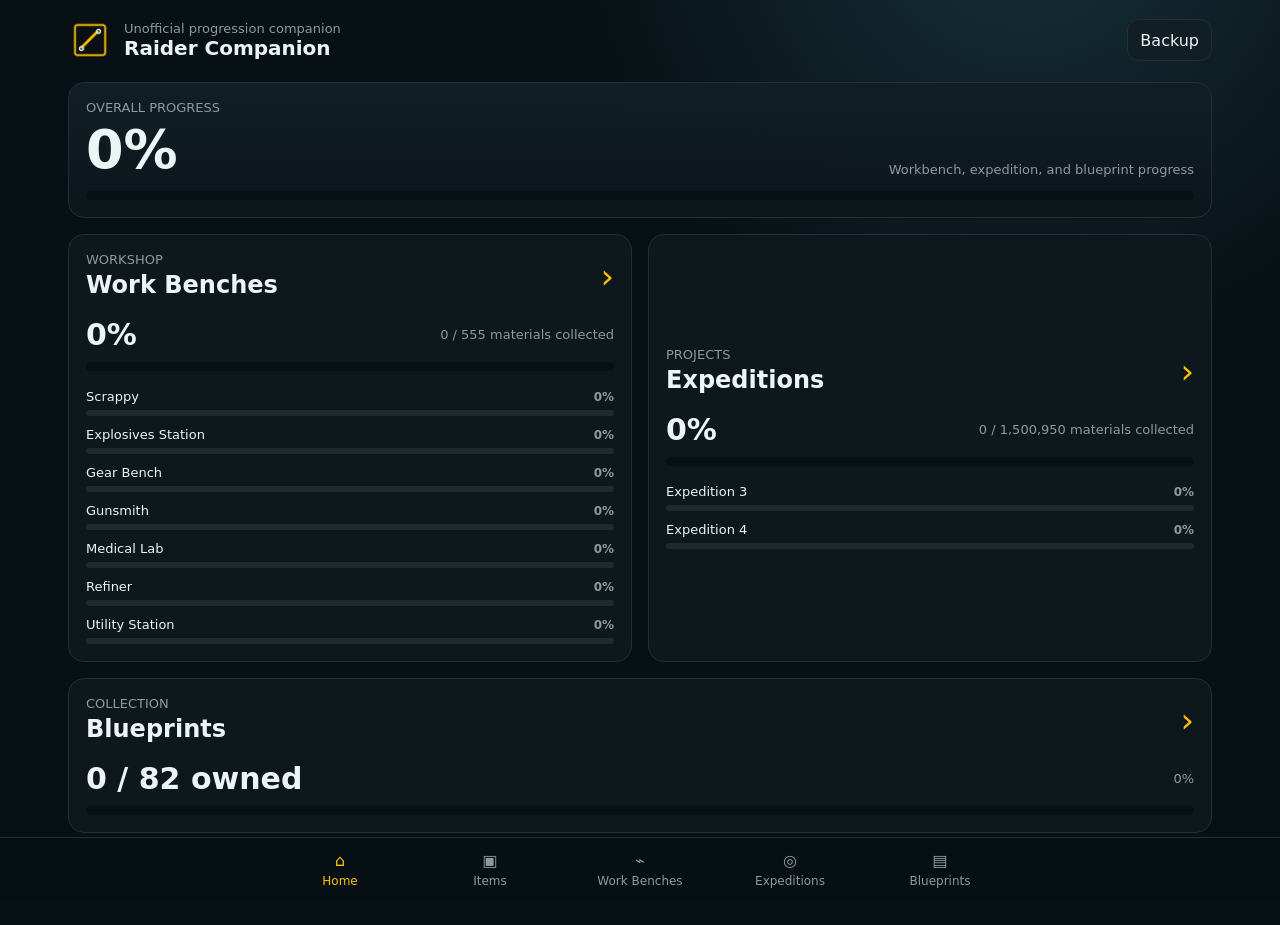
==== commit eab2860d: "Add files via upload" ====
--- a/index.html
+++ b/index.html
@@ -1,39 +1,33 @@
 <!doctype html><html lang="en"><head><meta charset="utf-8"><meta name="viewport" content="width=device-width,initial-scale=1,viewport-fit=cover"><meta name="theme-color" content="#071014"><meta name="apple-mobile-web-app-capable" content="yes"><title>Raider Companion</title><link rel="manifest" href="manifest.webmanifest"><link rel="stylesheet" href="assets/css/app.css"></head><body><main class="app"><header class="topbar"><div class="brand"><img src="assets/icons/icon-192.png" alt=""><div><div class="eyebrow">Unofficial progression companion</div><h1>Raider Companion</h1></div></div><button class="iconbtn" id="backupBtn">Backup</button></header>
 <section id="home" class="view active">
-  <div class="hero home-hero">
-    <div class="card">
-      <div class="eyebrow">YOUR PROGRESS</div>
-      <h2>Progress at a glance</h2>
-      <p class="muted">A quick view of your Work Benches, Scrappy, Expeditions, and Blueprint collection.</p>
+  <div class="card home-overall-card">
+    <div class="eyebrow">OVERALL PROGRESS</div>
+    <div class="home-overall-line">
+      <div class="home-overall" id="overall">0%</div>
+      <div class="muted home-overall-detail" id="overallDetail">Workbench, expedition, and blueprint progress</div>
     </div>
-    <div class="card">
-      <div class="eyebrow">OVERALL COMPLETION</div>
-      <div class="home-overall" id="overall">0%</div>
-      <div class="progress"><span id="overallBar"></span></div>
-      <div class="muted home-overall-detail" id="overallDetail">0 of 0 tracked goals complete</div>
-    </div>
+    <div class="progress"><span id="overallBar"></span></div>
   </div>
 
   <div class="home-overview-grid">
     <button class="card home-progress-card" type="button" data-home-nav="upgrades">
-      <div class="home-card-head"><div><div class="eyebrow">WORKSHOP</div><h2>Work Benches & Scrappy</h2></div><span class="home-arrow">›</span></div>
-      <div class="home-card-total"><b id="upPct">0%</b><span id="upStat">0 / 0 entries</span></div>
+      <div class="home-card-head"><div><div class="eyebrow">WORKSHOP</div><h2>Work Benches</h2></div><span class="home-arrow">›</span></div>
+      <div class="home-card-total"><b id="upPct">0%</b><span id="upStat">0 / 0 materials collected</span></div>
       <div class="progress"><span id="upHomeBar"></span></div>
       <div class="home-breakdown" id="workbenchHomeBreakdown"></div>
     </button>
 
     <button class="card home-progress-card" type="button" data-home-nav="expeditions">
       <div class="home-card-head"><div><div class="eyebrow">PROJECTS</div><h2>Expeditions</h2></div><span class="home-arrow">›</span></div>
-      <div class="home-card-total"><b id="exPct">0%</b><span id="exStat">0 / 0 entries</span></div>
+      <div class="home-card-total"><b id="exPct">0%</b><span id="exStat">0 / 0 materials collected</span></div>
       <div class="progress"><span id="exHomeBar"></span></div>
       <div class="home-breakdown" id="expeditionHomeBreakdown"></div>
     </button>
 
     <button class="card home-progress-card" type="button" data-home-nav="blueprints">
       <div class="home-card-head"><div><div class="eyebrow">COLLECTION</div><h2>Blueprints</h2></div><span class="home-arrow">›</span></div>
-      <div class="home-card-total"><b id="bpPct">0%</b><span id="bpStat">0 / 0 owned</span></div>
+      <div class="home-card-total"><b id="bpStat">0 / 82 owned</b><span id="bpPct">0%</span></div>
       <div class="progress"><span id="bpHomeBar"></span></div>
-      <div class="home-breakdown" id="blueprintHomeBreakdown"></div>
     </button>
   </div>
 </section>
--- a/assets/css/app.css
+++ b/assets/css/app.css
@@ -12,9 +12,9 @@
 @media(max-width:520px){.items-controls{grid-template-columns:1fr}.encyclopedia-card{grid-template-columns:70px minmax(0,1fr);padding:13px}.encyclopedia-image{width:70px;height:70px}.item-detail-stats{grid-template-columns:1fr 1fr}.modalhead img{width:90px;height:90px}}
 
 /* Home progress dashboard */
-.home-overall{font-size:54px;font-weight:900;line-height:1;margin:10px 0 14px}.home-overall-detail{margin-top:10px}.home-overview-grid{display:grid;grid-template-columns:repeat(3,minmax(0,1fr));gap:16px;margin-top:18px}.home-progress-card{appearance:none;color:inherit;text-align:left;width:100%;cursor:pointer;font:inherit}.home-progress-card:hover{border-color:var(--accent)}.home-progress-card:focus-visible{outline:2px solid var(--accent);outline-offset:3px}.home-card-head,.home-card-total,.home-progress-row>div:first-child{display:flex;align-items:center;justify-content:space-between;gap:12px}.home-card-head h2{margin:4px 0 0}.home-arrow{font-size:34px;color:var(--accent);line-height:1}.home-card-total{margin:18px 0 10px}.home-card-total b{font-size:30px}.home-card-total span{color:var(--muted);font-size:13px;text-align:right}.home-breakdown{display:grid;gap:11px;margin-top:18px}.home-progress-row{display:grid;gap:6px}.home-progress-row span{font-size:13px}.home-progress-row b{font-size:12px;color:var(--muted)}.mini-progress{height:6px;border-radius:999px;background:rgba(255,255,255,.08);overflow:hidden}.mini-progress span{display:block;height:100%;background:var(--accent);border-radius:inherit}.home-progress-card{border:1px solid var(--border);background:var(--panel)}
-@media(max-width:900px){.home-overview-grid{grid-template-columns:1fr 1fr}.home-progress-card:last-child{grid-column:1/-1}}
-@media(max-width:640px){.home-overview-grid{grid-template-columns:1fr}.home-progress-card:last-child{grid-column:auto}.home-hero{grid-template-columns:1fr}.home-card-total b{font-size:28px}}
+.home-overall-card{margin-bottom:16px}.home-overall-line{display:flex;align-items:end;justify-content:space-between;gap:18px;margin:8px 0 14px}.home-overall{font-size:54px;font-weight:900;line-height:1}.home-overall-detail{text-align:right;max-width:360px}.home-overview-grid{display:grid;grid-template-columns:repeat(2,minmax(0,1fr));gap:16px}.home-progress-card{appearance:none;color:inherit;text-align:left;width:100%;cursor:pointer;font:inherit}.home-progress-card:last-child{grid-column:1/-1}.home-progress-card:hover{border-color:var(--accent)}.home-progress-card:focus-visible{outline:2px solid var(--accent);outline-offset:3px}.home-card-head,.home-card-total,.home-progress-row>div:first-child{display:flex;align-items:center;justify-content:space-between;gap:12px}.home-card-head h2{margin:4px 0 0}.home-arrow{font-size:34px;color:var(--accent);line-height:1}.home-card-total{margin:18px 0 10px}.home-card-total b{font-size:30px}.home-card-total span{color:var(--muted);font-size:13px;text-align:right}.home-breakdown{display:grid;gap:11px;margin-top:18px}.home-progress-row{display:grid;gap:6px}.home-progress-row span{font-size:13px}.home-progress-row b{font-size:12px;color:var(--muted)}.mini-progress{height:6px;border-radius:999px;background:rgba(255,255,255,.08);overflow:hidden}.mini-progress span{display:block;height:100%;background:var(--accent);border-radius:inherit}.home-progress-card{border:1px solid var(--line);background:var(--panel)}
+@media(max-width:820px){.home-overview-grid{grid-template-columns:1fr}.home-progress-card:last-child{grid-column:auto}}
+@media(max-width:520px){.home-overall-line{align-items:flex-start;flex-direction:column;gap:5px}.home-overall-detail{text-align:left}.home-overall{font-size:46px}.home-card-total{align-items:flex-start;flex-direction:column;gap:3px}.home-card-total span{text-align:left}}
 
 /* Blueprint encyclopedia improvements — v4.2 */
 .blueprint-card-copy{min-width:0;flex:1}.blueprint-meta{display:flex;gap:12px;flex-wrap:wrap;margin-top:8px}.blueprint-description{color:var(--text);line-height:1.55;margin:18px 0}.blueprint-facts{display:grid;grid-template-columns:repeat(3,1fr);gap:10px;margin:18px 0}.blueprint-facts>div{background:#071014;border:1px solid var(--line);border-radius:11px;padding:11px}.blueprint-facts span{display:block;color:var(--muted);font-size:12px}.blueprint-facts b{display:block;margin-top:3px}.blueprint-recipe-row:first-of-type{border-top:0}.image-error{position:relative;background:linear-gradient(135deg,#111f25,#071014);border-color:#596074}.image-error::after{content:'?';display:grid;place-items:center;width:100%;height:100%;font-size:28px;color:var(--muted)}
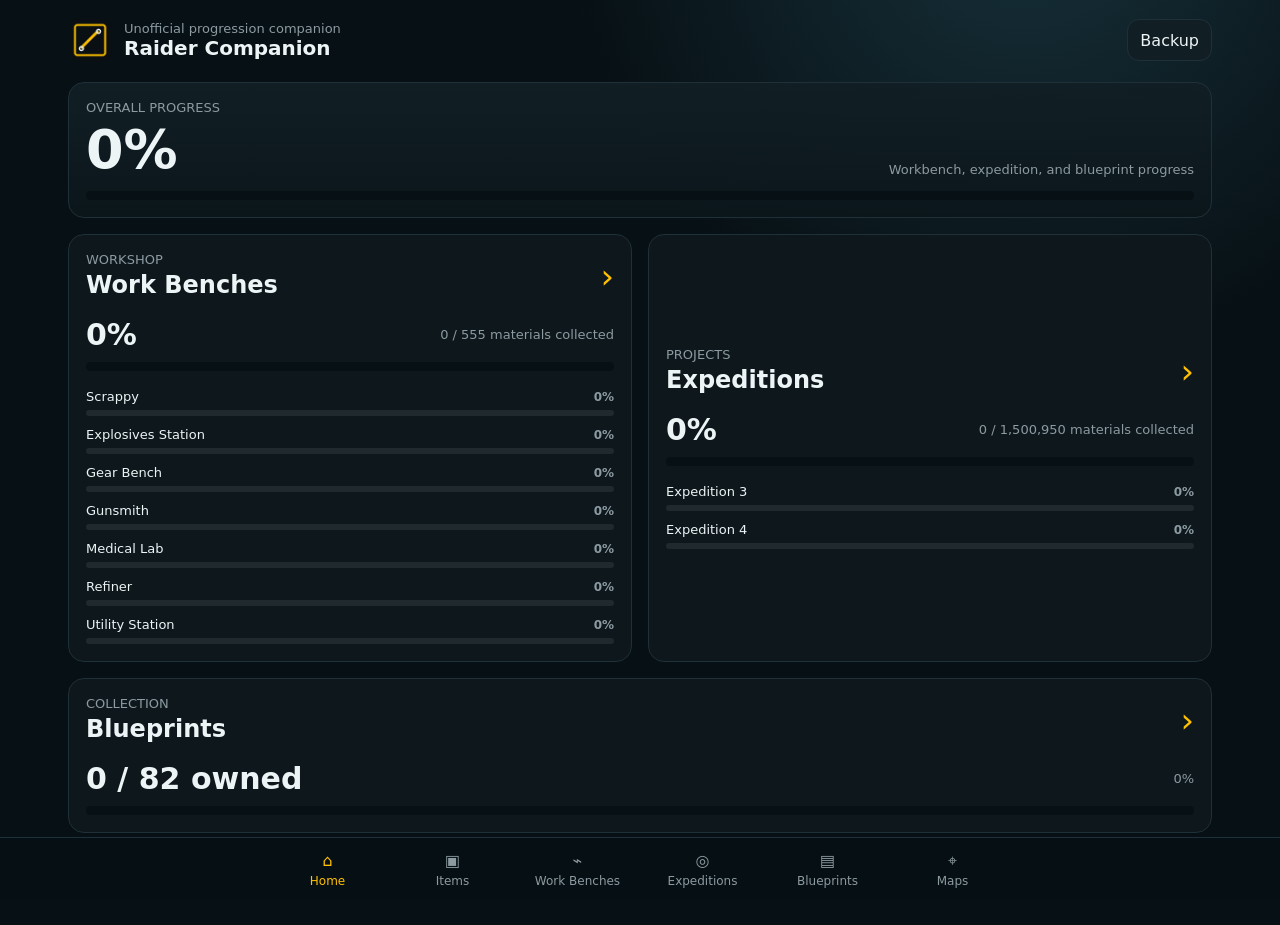
==== commit 5d5a0f13: "Add files via upload" ====
--- a/index.html
+++ b/index.html
@@ -90,5 +90,28 @@
     <div class="tablewrap"><table class="tracker-table"><thead><tr><th>Material</th><th>Collected</th><th>Required</th><th>Remaining</th></tr></thead><tbody id="expeditionMasterBody"></tbody></table></div>
   </section>
 </section>
+
+<section id="maps" class="view">
+  <div class="sectionhead"><div><div class="eyebrow">FIELD REFERENCE</div><h2>Maps</h2></div><div class="muted" id="mapZoneCount"></div></div>
+  <div class="map-layout">
+    <aside class="card map-sidebar">
+      <label class="map-label" for="mapSelect">Select map</label>
+      <select class="search" id="mapSelect"></select>
+      <label class="map-label" for="mapSearch">Search locations</label>
+      <input class="search" id="mapSearch" placeholder="Search POIs or zone types…">
+      <div class="chips map-filter-chips" id="mapTypeFilters"></div>
+      <label class="map-hot-toggle"><input type="checkbox" id="mapHotOnly"> Show hot zones only</label>
+      <div class="map-events"><div class="eyebrow">POSSIBLE EVENTS</div><div class="detail-tags" id="mapEvents"></div></div>
+    </aside>
+    <div>
+      <div class="card map-stage-card">
+        <div class="map-title-row"><div><div class="eyebrow" id="mapSubtitle"></div><h2 id="mapTitle"></h2></div><div class="map-legend"><span><i class="map-dot hot"></i>Hot zone</span><span><i class="map-dot"></i>Location</span></div></div>
+        <div class="map-stage" id="mapStage" role="img" aria-label="Simplified map reference"></div>
+        <div class="source-note">Simplified community reference layout. Marker positions are approximate and intended for quick navigation, not pixel-perfect routing.</div>
+      </div>
+      <div class="card map-location-list"><div class="sectionhead compact"><div><div class="eyebrow">LOCATIONS & SECTIONS</div><h2>Map Directory</h2></div></div><div id="mapLocationList" class="map-directory"></div></div>
+    </div>
+  </div>
+</section>
 <section id="blueprints" class="view"><div class="sectionhead"><div><div class="eyebrow">COLLECTION</div><h2>Blueprints</h2></div></div><div class="searchrow"><input class="search" id="blueprintSearch" placeholder="Search blueprints"><select class="search" id="benchFilter"><option value="">All benches</option></select></div><div class="chips" id="bpChips"></div><div id="blueprintGrid" class="grid"></div></section>
-</main><nav class="bottomnav"><button class="active" data-view="home">⌂<br><span class="small">Home</span></button><button data-view="inventory">▣<br><span class="small">Items</span></button><button data-view="upgrades">⌁<br><span class="small">Work Benches</span></button><button data-view="expeditions">◎<br><span class="small">Expeditions</span></button><button data-view="blueprints">▤<br><span class="small">Blueprints</span></button></nav><div class="modal" id="modal"><div class="modalbox" id="modalBox"></div></div><input type="file" id="restoreFile" hidden accept="application/json"><script src="assets/js/app.js" type="module"></script></body></html>+</main><nav class="bottomnav"><button class="active" data-view="home">⌂<br><span class="small">Home</span></button><button data-view="inventory">▣<br><span class="small">Items</span></button><button data-view="upgrades">⌁<br><span class="small">Work Benches</span></button><button data-view="expeditions">◎<br><span class="small">Expeditions</span></button><button data-view="blueprints">▤<br><span class="small">Blueprints</span></button><button data-view="maps">⌖<br><span class="small">Maps</span></button></nav><div class="modal" id="modal"><div class="modalbox" id="modalBox"></div></div><input type="file" id="restoreFile" hidden accept="application/json"><script src="assets/js/app.js" type="module"></script></body></html>
--- a/assets/css/app.css
+++ b/assets/css/app.css
@@ -19,3 +19,8 @@
 /* Blueprint encyclopedia improvements — v4.2 */
 .blueprint-card-copy{min-width:0;flex:1}.blueprint-meta{display:flex;gap:12px;flex-wrap:wrap;margin-top:8px}.blueprint-description{color:var(--text);line-height:1.55;margin:18px 0}.blueprint-facts{display:grid;grid-template-columns:repeat(3,1fr);gap:10px;margin:18px 0}.blueprint-facts>div{background:#071014;border:1px solid var(--line);border-radius:11px;padding:11px}.blueprint-facts span{display:block;color:var(--muted);font-size:12px}.blueprint-facts b{display:block;margin-top:3px}.blueprint-recipe-row:first-of-type{border-top:0}.image-error{position:relative;background:linear-gradient(135deg,#111f25,#071014);border-color:#596074}.image-error::after{content:'?';display:grid;place-items:center;width:100%;height:100%;font-size:28px;color:var(--muted)}
 @media(max-width:520px){.blueprint-facts{grid-template-columns:1fr 1fr 1fr}.blueprint-meta{gap:7px}.blueprint-meta span{width:100%}}
+
+/* Maps — v4.4 */
+.map-layout{display:grid;grid-template-columns:260px minmax(0,1fr);gap:16px;align-items:start}.map-sidebar{position:sticky;top:12px}.map-label{display:block;color:var(--muted);font-size:11px;text-transform:uppercase;letter-spacing:.06em;margin:12px 0 6px}.map-label:first-child{margin-top:0}.map-filter-chips{margin-top:12px}.map-hot-toggle{display:flex;align-items:center;gap:9px;margin:15px 0;color:var(--text);font-size:14px}.map-hot-toggle input{width:18px;height:18px;accent-color:var(--accent)}.map-events{border-top:1px solid var(--line);padding-top:15px;margin-top:15px}.map-events .detail-tags{margin-top:9px}.map-stage-card{padding:16px}.map-title-row{display:flex;justify-content:space-between;align-items:flex-start;gap:14px;margin-bottom:13px}.map-title-row h2{margin:4px 0 0}.map-legend{display:flex;gap:12px;flex-wrap:wrap;color:var(--muted);font-size:12px}.map-legend span{display:flex;align-items:center;gap:6px}.map-dot{display:inline-block;width:10px;height:10px;border-radius:50%;background:#d9e1e4;border:2px solid #071014;box-shadow:0 0 0 1px #8fa1aa}.map-dot.hot{background:#ff7b47;box-shadow:0 0 0 1px #ff9d74}.map-stage{position:relative;aspect-ratio:16/11;min-height:360px;border:1px solid var(--line);border-radius:14px;overflow:hidden;background-size:cover!important}.map-grid-lines{position:absolute;inset:0;background-image:linear-gradient(rgba(255,255,255,.035) 1px,transparent 1px),linear-gradient(90deg,rgba(255,255,255,.035) 1px,transparent 1px);background-size:12.5% 12.5%;pointer-events:none}.map-stage:after{content:'';position:absolute;inset:0;box-shadow:inset 0 0 80px rgba(0,0,0,.55);pointer-events:none}.map-marker{position:absolute;z-index:2;transform:translate(-50%,-50%);border:0;background:transparent;color:var(--text);display:grid;justify-items:center;gap:3px;cursor:pointer;max-width:118px}.map-marker span{display:grid;place-items:center;width:27px;height:27px;border-radius:50%;background:#d6e0e4;color:#071014;border:3px solid rgba(7,16,20,.8);font-weight:900;font-size:12px;box-shadow:0 3px 9px rgba(0,0,0,.45)}.map-marker b{background:rgba(7,16,20,.88);border:1px solid rgba(255,255,255,.14);border-radius:6px;padding:3px 5px;font-size:10px;line-height:1.15;text-align:center}.map-marker.is-hot span{background:#ff7b47}.map-marker:hover span,.map-marker.selected span{outline:3px solid var(--accent);outline-offset:2px}.map-location-list{margin-top:16px}.map-directory{display:grid;grid-template-columns:repeat(2,minmax(0,1fr));gap:8px}.map-directory-row{display:grid;grid-template-columns:32px minmax(0,1fr) auto;align-items:center;gap:10px;text-align:left;background:#091419;color:var(--text);border:1px solid var(--line);border-radius:11px;padding:10px;cursor:pointer}.map-directory-row:hover,.map-directory-row.selected{border-color:var(--accent)}.map-index{display:grid;place-items:center;width:28px;height:28px;border-radius:50%;background:#d6e0e4;color:#071014;font-weight:900}.map-directory-row.is-hot .map-index{background:#ff7b47}.map-directory-row b,.map-directory-row small{display:block}.map-directory-row small{color:var(--muted);margin-top:2px}.hot-badge{font-size:10px;font-weight:900;letter-spacing:.08em;color:#ff9d74}.bottomnav button{width:min(16.666%,125px)}
+@media(max-width:850px){.map-layout{grid-template-columns:1fr}.map-sidebar{position:static}.map-directory{grid-template-columns:1fr}.map-stage{min-height:320px}}
+@media(max-width:520px){.map-stage{min-height:280px;aspect-ratio:4/5}.map-marker b{display:none}.map-title-row{display:block}.map-legend{margin-top:9px}.bottomnav button{padding-left:2px;padding-right:2px}.bottomnav button .small{font-size:9px}}
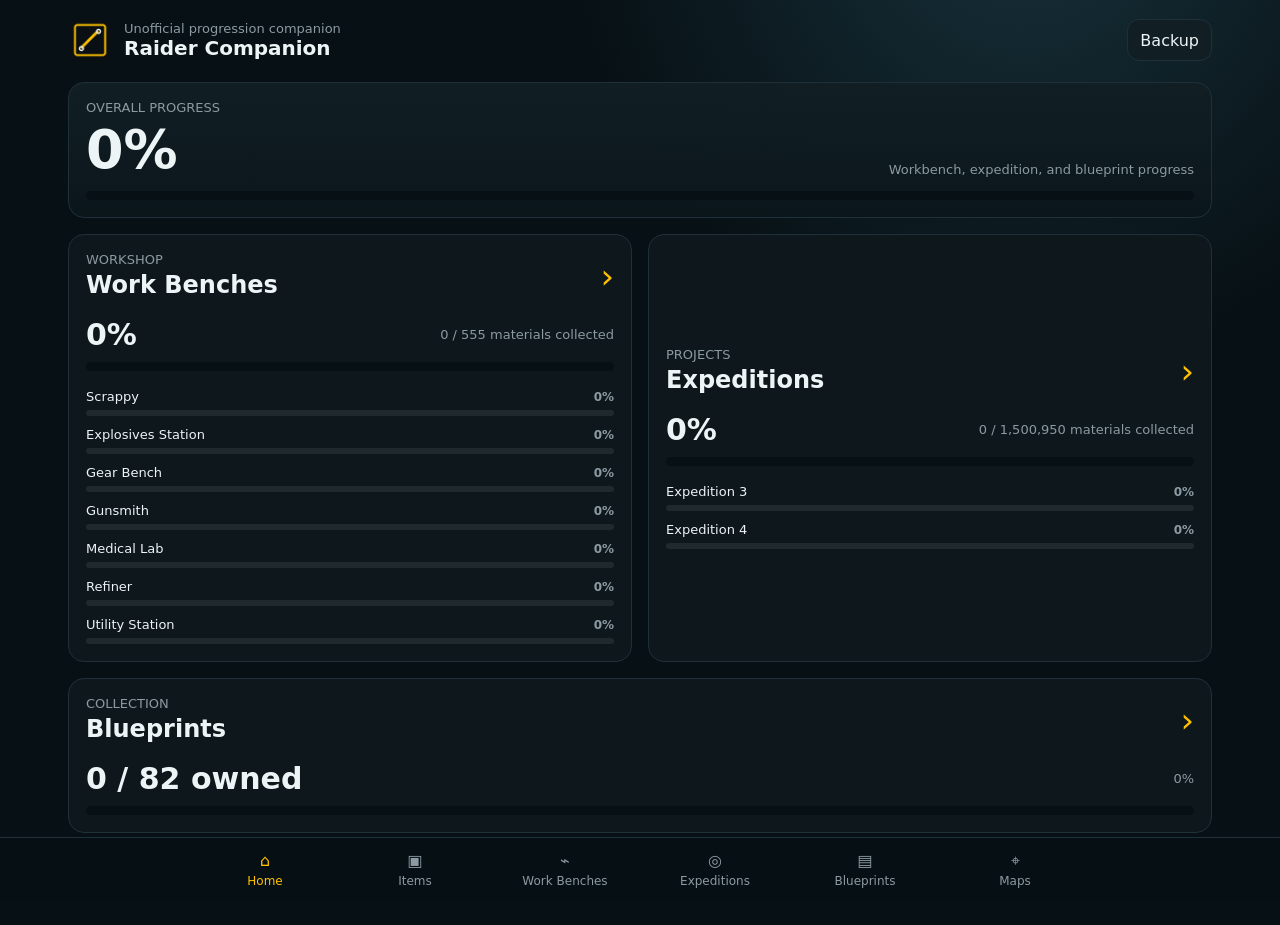
==== commit cf5fe2c2: "Add files via upload" ====
--- a/index.html
+++ b/index.html
@@ -92,26 +92,23 @@
 </section>
 
 <section id="maps" class="view">
-  <div class="sectionhead"><div><div class="eyebrow">FIELD REFERENCE</div><h2>Maps</h2></div><div class="muted" id="mapZoneCount"></div></div>
-  <div class="map-layout">
-    <aside class="card map-sidebar">
+  <div class="sectionhead"><div><div class="eyebrow">INTERACTIVE FIELD MAPS</div><h2>Maps</h2></div><div class="muted">Powered by MapGenie</div></div>
+  <div class="card map-controls-card">
+    <div class="map-control-row">
       <label class="map-label" for="mapSelect">Select map</label>
       <select class="search" id="mapSelect"></select>
-      <label class="map-label" for="mapSearch">Search locations</label>
-      <input class="search" id="mapSearch" placeholder="Search POIs or zone types…">
-      <div class="chips map-filter-chips" id="mapTypeFilters"></div>
-      <label class="map-hot-toggle"><input type="checkbox" id="mapHotOnly"> Show hot zones only</label>
-      <div class="map-events"><div class="eyebrow">POSSIBLE EVENTS</div><div class="detail-tags" id="mapEvents"></div></div>
-    </aside>
-    <div>
-      <div class="card map-stage-card">
-        <div class="map-title-row"><div><div class="eyebrow" id="mapSubtitle"></div><h2 id="mapTitle"></h2></div><div class="map-legend"><span><i class="map-dot hot"></i>Hot zone</span><span><i class="map-dot"></i>Location</span></div></div>
-        <div class="map-stage" id="mapStage" role="img" aria-label="Simplified map reference"></div>
-        <div class="source-note">Simplified community reference layout. Marker positions are approximate and intended for quick navigation, not pixel-perfect routing.</div>
-      </div>
-      <div class="card map-location-list"><div class="sectionhead compact"><div><div class="eyebrow">LOCATIONS & SECTIONS</div><h2>Map Directory</h2></div></div><div id="mapLocationList" class="map-directory"></div></div>
+      <a class="button map-open-link" id="mapOpenLink" href="#" target="_blank" rel="noopener noreferrer">Open full map ↗</a>
+    </div>
+    <div class="map-current-info">
+      <div><div class="eyebrow" id="mapSubtitle"></div><h2 id="mapTitle"></h2></div>
+      <div class="detail-tags" id="mapEvents"></div>
     </div>
   </div>
+  <div class="card map-embed-card">
+    <div class="map-loading" id="mapLoading">Loading interactive map…</div>
+    <iframe id="mapEmbed" class="map-embed" title="ARC Raiders interactive map" loading="lazy" referrerpolicy="strict-origin-when-cross-origin" allowfullscreen></iframe>
+  </div>
+  <div class="source-note">The interactive maps are embedded using MapGenie’s official embed links. They require an internet connection and MapGenie controls the map content, markers, and availability.</div>
 </section>
 <section id="blueprints" class="view"><div class="sectionhead"><div><div class="eyebrow">COLLECTION</div><h2>Blueprints</h2></div></div><div class="searchrow"><input class="search" id="blueprintSearch" placeholder="Search blueprints"><select class="search" id="benchFilter"><option value="">All benches</option></select></div><div class="chips" id="bpChips"></div><div id="blueprintGrid" class="grid"></div></section>
 </main><nav class="bottomnav"><button class="active" data-view="home">⌂<br><span class="small">Home</span></button><button data-view="inventory">▣<br><span class="small">Items</span></button><button data-view="upgrades">⌁<br><span class="small">Work Benches</span></button><button data-view="expeditions">◎<br><span class="small">Expeditions</span></button><button data-view="blueprints">▤<br><span class="small">Blueprints</span></button><button data-view="maps">⌖<br><span class="small">Maps</span></button></nav><div class="modal" id="modal"><div class="modalbox" id="modalBox"></div></div><input type="file" id="restoreFile" hidden accept="application/json"><script src="assets/js/app.js" type="module"></script></body></html>
--- a/assets/css/app.css
+++ b/assets/css/app.css
@@ -20,7 +20,23 @@
 .blueprint-card-copy{min-width:0;flex:1}.blueprint-meta{display:flex;gap:12px;flex-wrap:wrap;margin-top:8px}.blueprint-description{color:var(--text);line-height:1.55;margin:18px 0}.blueprint-facts{display:grid;grid-template-columns:repeat(3,1fr);gap:10px;margin:18px 0}.blueprint-facts>div{background:#071014;border:1px solid var(--line);border-radius:11px;padding:11px}.blueprint-facts span{display:block;color:var(--muted);font-size:12px}.blueprint-facts b{display:block;margin-top:3px}.blueprint-recipe-row:first-of-type{border-top:0}.image-error{position:relative;background:linear-gradient(135deg,#111f25,#071014);border-color:#596074}.image-error::after{content:'?';display:grid;place-items:center;width:100%;height:100%;font-size:28px;color:var(--muted)}
 @media(max-width:520px){.blueprint-facts{grid-template-columns:1fr 1fr 1fr}.blueprint-meta{gap:7px}.blueprint-meta span{width:100%}}
 
-/* Maps — v4.4 */
-.map-layout{display:grid;grid-template-columns:260px minmax(0,1fr);gap:16px;align-items:start}.map-sidebar{position:sticky;top:12px}.map-label{display:block;color:var(--muted);font-size:11px;text-transform:uppercase;letter-spacing:.06em;margin:12px 0 6px}.map-label:first-child{margin-top:0}.map-filter-chips{margin-top:12px}.map-hot-toggle{display:flex;align-items:center;gap:9px;margin:15px 0;color:var(--text);font-size:14px}.map-hot-toggle input{width:18px;height:18px;accent-color:var(--accent)}.map-events{border-top:1px solid var(--line);padding-top:15px;margin-top:15px}.map-events .detail-tags{margin-top:9px}.map-stage-card{padding:16px}.map-title-row{display:flex;justify-content:space-between;align-items:flex-start;gap:14px;margin-bottom:13px}.map-title-row h2{margin:4px 0 0}.map-legend{display:flex;gap:12px;flex-wrap:wrap;color:var(--muted);font-size:12px}.map-legend span{display:flex;align-items:center;gap:6px}.map-dot{display:inline-block;width:10px;height:10px;border-radius:50%;background:#d9e1e4;border:2px solid #071014;box-shadow:0 0 0 1px #8fa1aa}.map-dot.hot{background:#ff7b47;box-shadow:0 0 0 1px #ff9d74}.map-stage{position:relative;aspect-ratio:16/11;min-height:360px;border:1px solid var(--line);border-radius:14px;overflow:hidden;background-size:cover!important}.map-grid-lines{position:absolute;inset:0;background-image:linear-gradient(rgba(255,255,255,.035) 1px,transparent 1px),linear-gradient(90deg,rgba(255,255,255,.035) 1px,transparent 1px);background-size:12.5% 12.5%;pointer-events:none}.map-stage:after{content:'';position:absolute;inset:0;box-shadow:inset 0 0 80px rgba(0,0,0,.55);pointer-events:none}.map-marker{position:absolute;z-index:2;transform:translate(-50%,-50%);border:0;background:transparent;color:var(--text);display:grid;justify-items:center;gap:3px;cursor:pointer;max-width:118px}.map-marker span{display:grid;place-items:center;width:27px;height:27px;border-radius:50%;background:#d6e0e4;color:#071014;border:3px solid rgba(7,16,20,.8);font-weight:900;font-size:12px;box-shadow:0 3px 9px rgba(0,0,0,.45)}.map-marker b{background:rgba(7,16,20,.88);border:1px solid rgba(255,255,255,.14);border-radius:6px;padding:3px 5px;font-size:10px;line-height:1.15;text-align:center}.map-marker.is-hot span{background:#ff7b47}.map-marker:hover span,.map-marker.selected span{outline:3px solid var(--accent);outline-offset:2px}.map-location-list{margin-top:16px}.map-directory{display:grid;grid-template-columns:repeat(2,minmax(0,1fr));gap:8px}.map-directory-row{display:grid;grid-template-columns:32px minmax(0,1fr) auto;align-items:center;gap:10px;text-align:left;background:#091419;color:var(--text);border:1px solid var(--line);border-radius:11px;padding:10px;cursor:pointer}.map-directory-row:hover,.map-directory-row.selected{border-color:var(--accent)}.map-index{display:grid;place-items:center;width:28px;height:28px;border-radius:50%;background:#d6e0e4;color:#071014;font-weight:900}.map-directory-row.is-hot .map-index{background:#ff7b47}.map-directory-row b,.map-directory-row small{display:block}.map-directory-row small{color:var(--muted);margin-top:2px}.hot-badge{font-size:10px;font-weight:900;letter-spacing:.08em;color:#ff9d74}.bottomnav button{width:min(16.666%,125px)}
-@media(max-width:850px){.map-layout{grid-template-columns:1fr}.map-sidebar{position:static}.map-directory{grid-template-columns:1fr}.map-stage{min-height:320px}}
-@media(max-width:520px){.map-stage{min-height:280px;aspect-ratio:4/5}.map-marker b{display:none}.map-title-row{display:block}.map-legend{margin-top:9px}.bottomnav button{padding-left:2px;padding-right:2px}.bottomnav button .small{font-size:9px}}
+/* Maps — v4.5 official MapGenie embeds */
+.map-controls-card{padding:16px;margin-bottom:14px}
+.map-control-row{display:grid;grid-template-columns:auto minmax(180px,1fr) auto;gap:12px;align-items:center}
+.map-label{font-size:.78rem;letter-spacing:.08em;text-transform:uppercase;color:var(--muted);font-weight:700}
+.map-open-link{white-space:nowrap;text-decoration:none;text-align:center}
+.map-current-info{display:flex;justify-content:space-between;gap:16px;align-items:flex-end;margin-top:14px;padding-top:14px;border-top:1px solid var(--line)}
+.map-current-info h2{margin:.15rem 0 0}
+.map-current-info .detail-tags{justify-content:flex-end}
+.map-embed-card{position:relative;overflow:hidden;padding:0;min-height:500px;background:#f5f2e9}
+.map-embed{display:block;width:100%;height:min(76vh,760px);min-height:500px;border:0;background:#f5f2e9}
+.map-loading{position:absolute;inset:0;display:grid;place-items:center;color:#333;background:#f5f2e9;z-index:1;font-weight:700;pointer-events:none}
+.map-loading[hidden]{display:none}
+.source-note{font-size:.8rem;color:var(--muted);margin:10px 2px 0;line-height:1.45}
+@media(max-width:720px){
+  .map-control-row{grid-template-columns:1fr}
+  .map-control-row .map-label{margin-bottom:-6px}
+  .map-current-info{display:block}
+  .map-current-info .detail-tags{justify-content:flex-start;margin-top:10px}
+  .map-embed,.map-embed-card{height:68vh;min-height:520px}
+}
